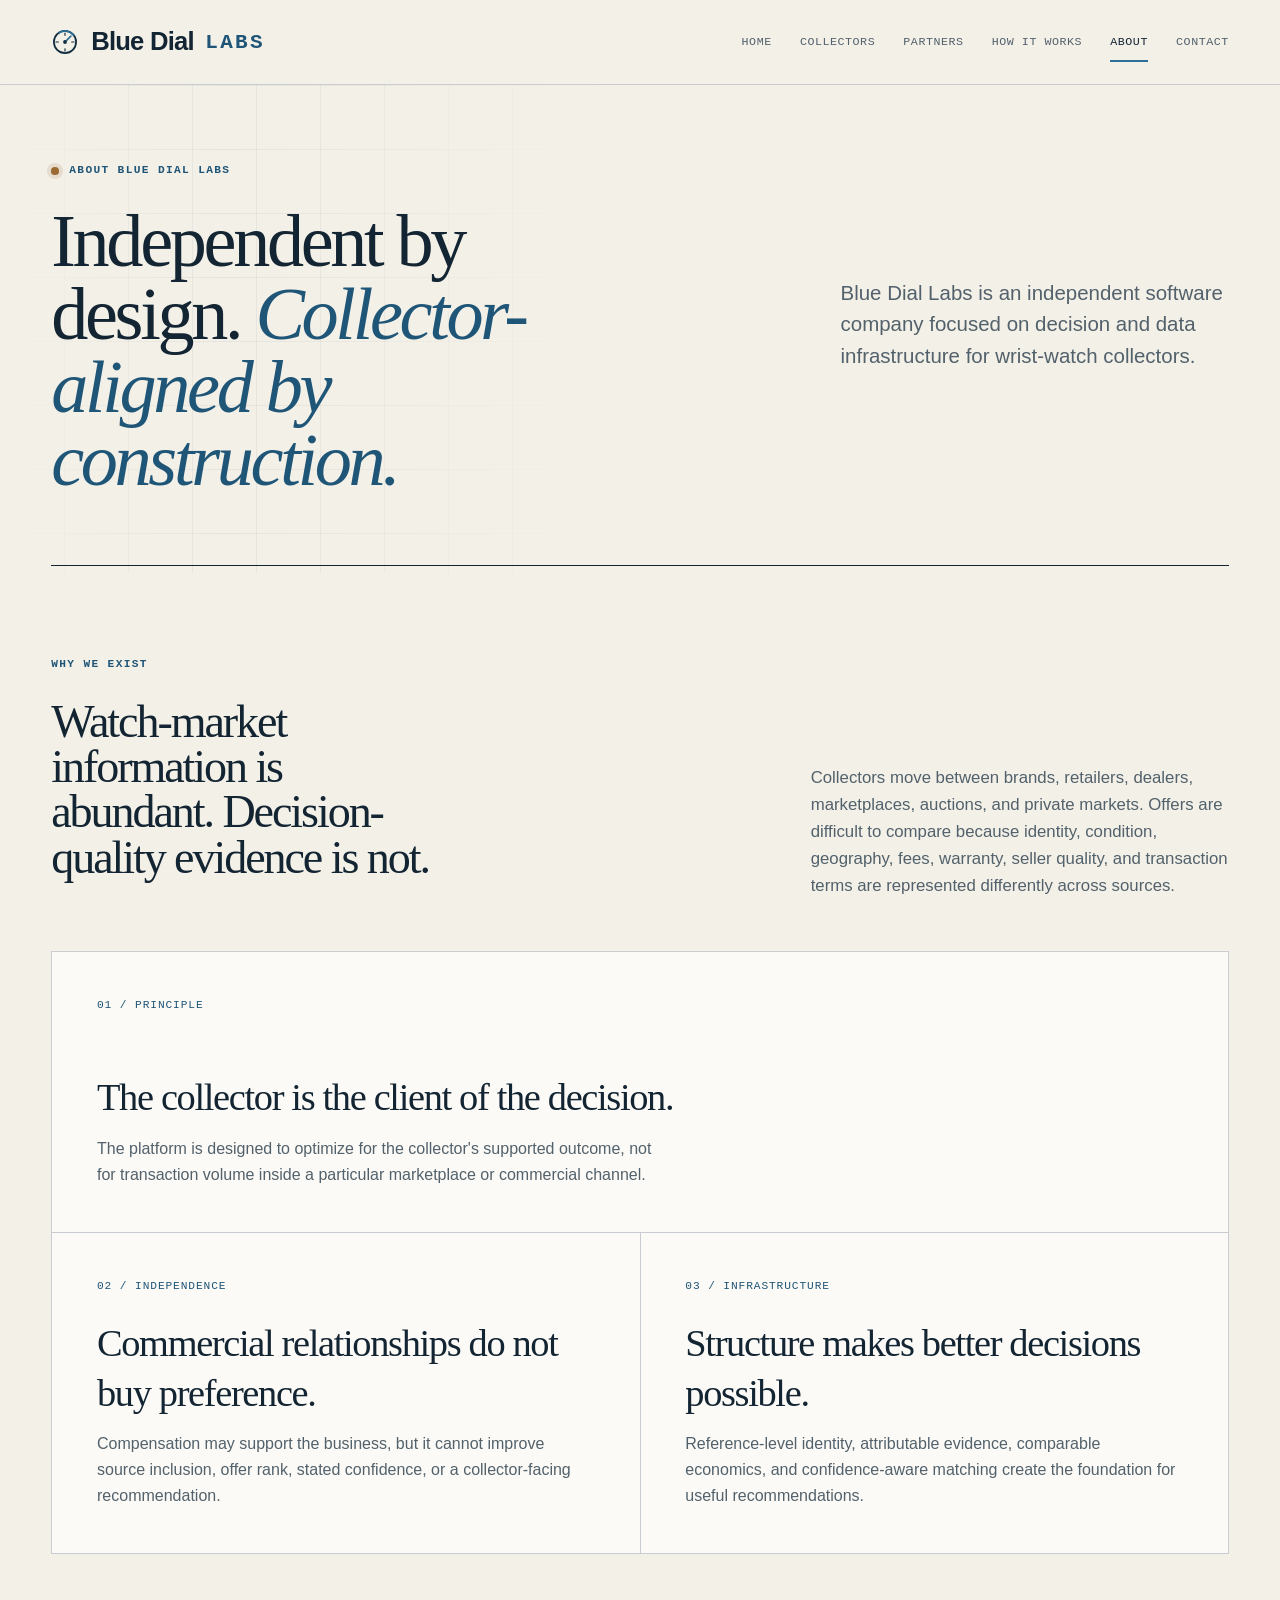
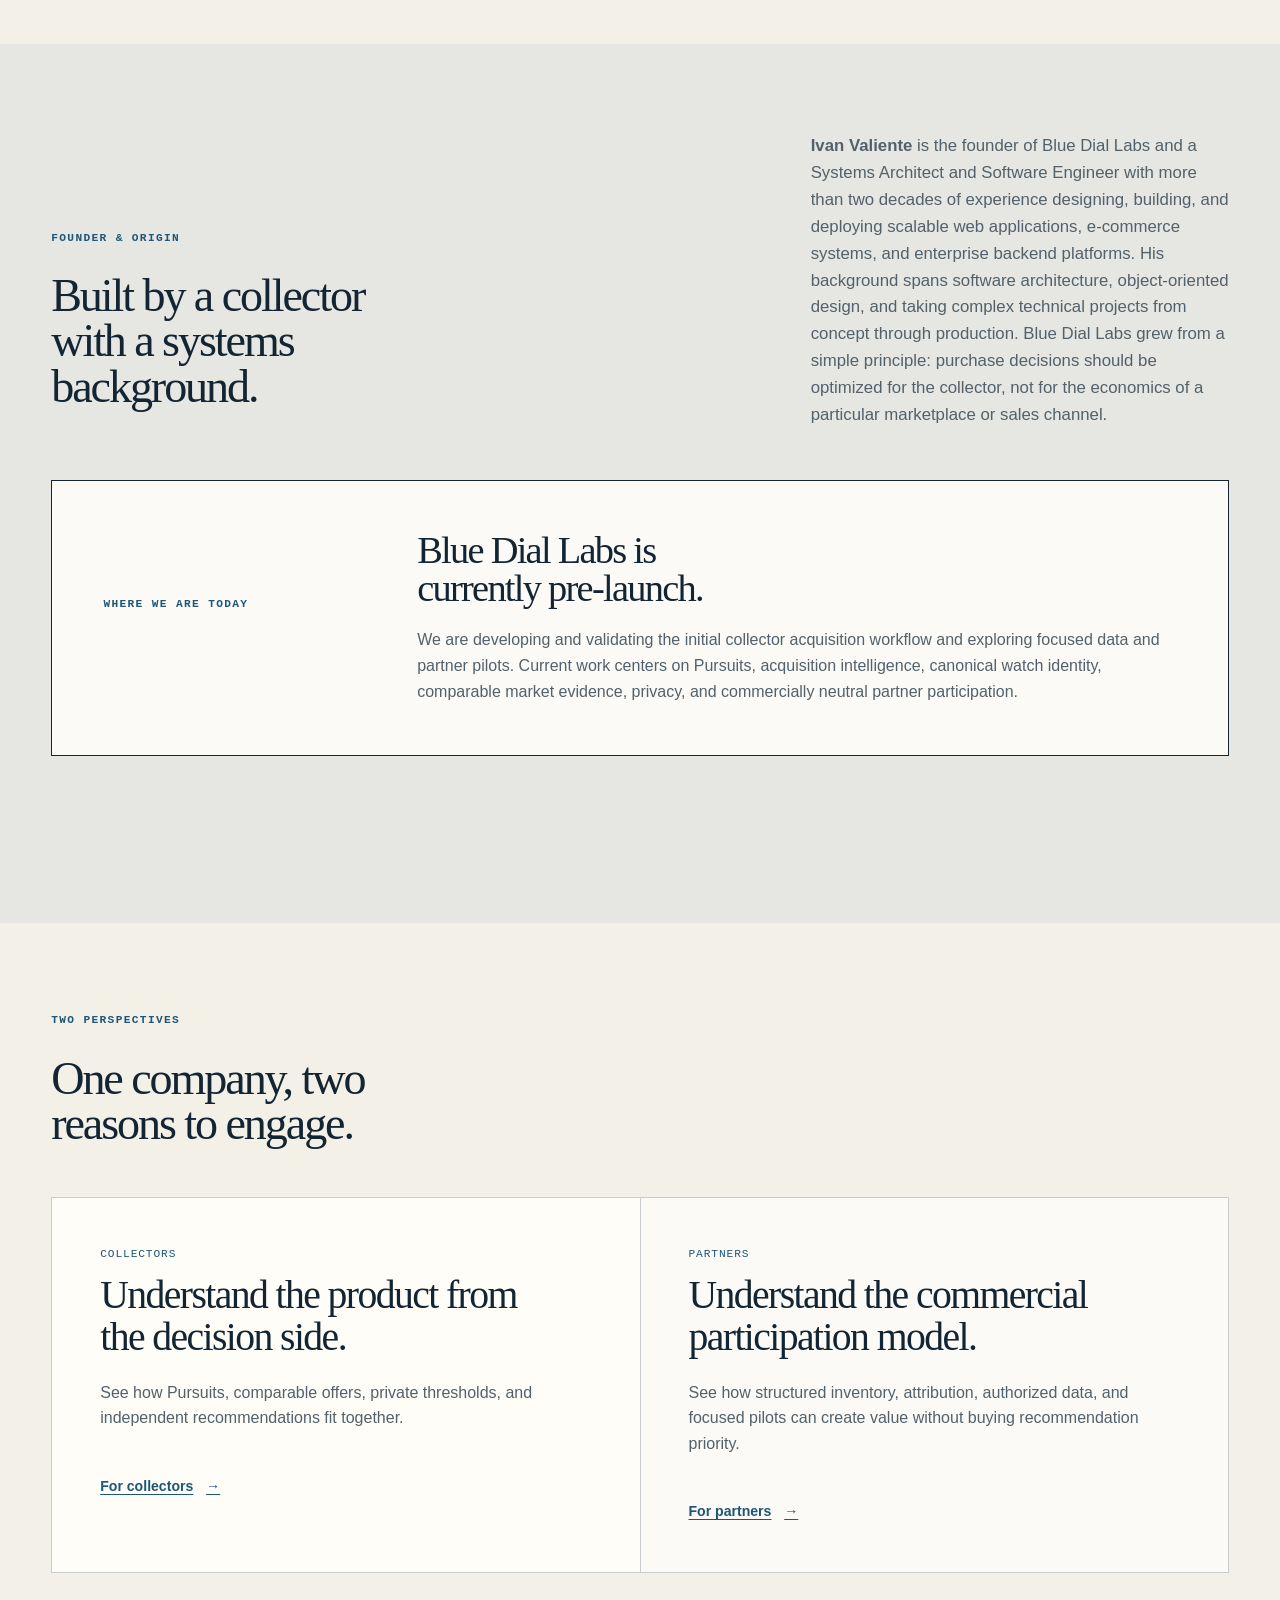
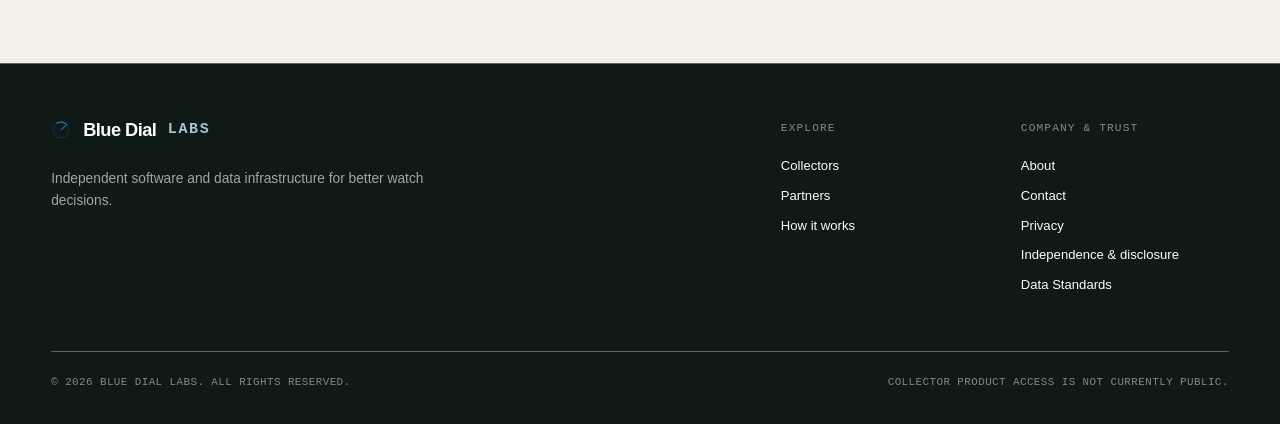
==== about/index.html @ 87d94d97 "Add founder identity to About page" ====
<!doctype html>
<html lang="en">
  <head>
    <meta charset="utf-8">
    <meta name="viewport" content="width=device-width, initial-scale=1">
    <title>About — Blue Dial Labs</title>
    <meta name="description" content="About Blue Dial Labs, an independent software company focused on collector-aligned watch-market decision and data infrastructure.">
    <link rel="canonical" href="https://www.bluediallabs.com/about/">
    <meta property="og:type" content="website">
    <meta property="og:site_name" content="Blue Dial Labs">
    <meta property="og:title" content="About — Blue Dial Labs">
    <meta property="og:description" content="Independent by design. Collector-aligned by construction.">
    <meta property="og:url" content="https://www.bluediallabs.com/about/">
    <meta name="twitter:card" content="summary">
    <meta name="theme-color" content="#f3f0e8">
    <link rel="stylesheet" href="../assets/styles.css">
    <link rel="stylesheet" href="../assets/site-polish.css">
    <script src="../assets/site.js" defer></script>
  </head>
  <body>
    <a class="skip-link" href="#main-content">Skip to content</a>
    <header class="site-header"><div class="nav-shell"><a class="wordmark" href="../" aria-label="Blue Dial Labs home"><span>Blue Dial</span><span class="wordmark-labs">Labs</span></a><button class="menu-toggle" type="button" aria-expanded="false" aria-controls="primary-navigation" aria-label="Open navigation"><span class="menu-toggle-lines" aria-hidden="true"></span></button><nav class="primary-nav" id="primary-navigation" aria-label="Primary navigation"><a href="../">Home</a><a href="../collectors/">Collectors</a><a href="../data-partners/">Partners</a><a href="../approach/">How it works</a><a href="../about/" aria-current="page">About</a><a href="../contact/">Contact</a></nav></div></header>

    <main id="main-content">
      <section class="page-hero section-shell"><div><p class="eyebrow"><span class="signal-dot" aria-hidden="true"></span> About Blue Dial Labs</p><h1>Independent by design. <em>Collector-aligned by construction.</em></h1></div><p class="page-hero-intro">Blue Dial Labs is an independent software company focused on decision and data infrastructure for wrist-watch collectors.</p></section>

      <section class="section-shell content-section ruled-section">
        <div class="section-heading split-heading"><div><p class="eyebrow">Why we exist</p><h2>Watch-market information is abundant. Decision-quality evidence is not.</h2></div><p>Collectors move between brands, retailers, dealers, marketplaces, auctions, and private markets. Offers are difficult to compare because identity, condition, geography, fees, warranty, seller quality, and transaction terms are represented differently across sources.</p></div>
        <div class="feature-grid">
          <article class="feature-card feature-card-wide"><p class="card-index">01 / Principle</p><h3>The collector is the client of the decision.</h3><p>The platform is designed to optimize for the collector's supported outcome, not for transaction volume inside a particular marketplace or commercial channel.</p></article>
          <article class="feature-card"><p class="card-index">02 / Independence</p><h3>Commercial relationships do not buy preference.</h3><p>Compensation may support the business, but it cannot improve source inclusion, offer rank, stated confidence, or a collector-facing recommendation.</p></article>
          <article class="feature-card"><p class="card-index">03 / Infrastructure</p><h3>Structure makes better decisions possible.</h3><p>Reference-level identity, attributable evidence, comparable economics, and confidence-aware matching create the foundation for useful recommendations.</p></article>
        </div>
      </section>

      <section class="soft-section"><div class="section-shell content-section"><div class="section-heading split-heading"><div><p class="eyebrow">Founder &amp; origin</p><h2>Built by a collector with a systems background.</h2></div><p><strong>Ivan Valiente</strong> is the founder of Blue Dial Labs and a Systems Architect and Software Engineer with more than two decades of experience designing, building, and deploying scalable web applications, e-commerce systems, and enterprise backend platforms. His background spans software architecture, object-oriented design, and taking complex technical projects from concept through production. Blue Dial Labs grew from a simple principle: purchase decisions should be optimized for the collector, not for the economics of a particular marketplace or sales channel.</p></div><div class="boundary-callout"><p class="eyebrow">Where we are today</p><div><h2>Blue Dial Labs is currently pre-launch.</h2><p>We are developing and validating the initial collector acquisition workflow and exploring focused data and partner pilots. Current work centers on Pursuits, acquisition intelligence, canonical watch identity, comparable market evidence, privacy, and commercially neutral partner participation.</p></div></div></div></section>

      <section class="section-shell content-section audience-section"><div class="section-heading"><p class="eyebrow">Two perspectives</p><h2>One company, two reasons to engage.</h2></div><div class="audience-grid"><article class="audience-card audience-card-collector"><p class="card-index">Collectors</p><h3>Understand the product from the decision side.</h3><p>See how Pursuits, comparable offers, private thresholds, and independent recommendations fit together.</p><a class="text-link" href="../collectors/">For collectors <span aria-hidden="true">→</span></a></article><article class="audience-card"><p class="card-index">Partners</p><h3>Understand the commercial participation model.</h3><p>See how structured inventory, attribution, authorized data, and focused pilots can create value without buying recommendation priority.</p><a class="text-link" href="../data-partners/">For partners <span aria-hidden="true">→</span></a></article></div></section>
    </main>

    <footer class="site-footer"><div class="section-shell footer-main"><div><a class="wordmark footer-wordmark" href="../" aria-label="Blue Dial Labs home"><span>Blue Dial</span><span class="wordmark-labs">Labs</span></a><p>Independent software and data infrastructure for better watch decisions.</p></div><div class="footer-nav-group"><p>Explore</p><a href="../collectors/">Collectors</a><a href="../data-partners/">Partners</a><a href="../approach/">How it works</a></div><div class="footer-nav-group"><p>Company &amp; trust</p><a href="../about/">About</a><a href="../contact/">Contact</a><a href="../privacy/">Privacy</a><a href="../commercial-disclosure/">Independence &amp; disclosure</a><a href="../data-standards/">Data Standards</a></div></div><div class="section-shell footer-bottom"><p>© 2026 Blue Dial Labs. All rights reserved.</p><p>Collector product access is not currently public.</p></div></footer>
  </body>
</html>
---- assets/styles.css ----
:root {
  --paper: #f3f0e8;
  --paper-deep: #e9e5da;
  --paper-light: #faf8f2;
  --ink: #18211e;
  --ink-soft: #4f5a55;
  --line: #cfc9bc;
  --line-dark: #3e4944;
  --signal: #c84f35;
  --signal-dark: #9f3722;
  --forest: #152721;
  --forest-mid: #203a31;
  --white: #fffdf7;
  --max-width: 1240px;
  --gutter: clamp(1.25rem, 4vw, 3.5rem);
  --display: "Iowan Old Style", "Palatino Linotype", Palatino, Georgia, serif;
  --sans: Inter, ui-sans-serif, -apple-system, BlinkMacSystemFont, "Segoe UI", sans-serif;
  --mono: "SFMono-Regular", Consolas, "Liberation Mono", monospace;
}

*,
*::before,
*::after {
  box-sizing: border-box;
}

html {
  scroll-behavior: smooth;
}

body {
  margin: 0;
  background: var(--paper);
  color: var(--ink);
  font-family: var(--sans);
  font-size: 1rem;
  line-height: 1.6;
  text-rendering: optimizeLegibility;
}

a {
  color: inherit;
  text-decoration-thickness: 1px;
  text-underline-offset: 0.2em;
}

a:hover {
  text-decoration-color: var(--signal);
}

a:focus-visible,
button:focus-visible {
  outline: 3px solid var(--signal);
  outline-offset: 4px;
}

p,
h1,
h2,
h3,
blockquote {
  margin-top: 0;
}

p:last-child {
  margin-bottom: 0;
}

.skip-link {
  position: fixed;
  z-index: 100;
  top: 0.75rem;
  left: 0.75rem;
  padding: 0.65rem 0.9rem;
  background: var(--ink);
  color: var(--white);
  transform: translateY(-200%);
}

.skip-link:focus {
  transform: translateY(0);
}

.section-shell,
.nav-shell {
  width: min(100% - (2 * var(--gutter)), var(--max-width));
  margin-inline: auto;
}

.site-header {
  position: relative;
  z-index: 20;
  border-bottom: 1px solid var(--line);
  background: rgb(243 240 232 / 94%);
  backdrop-filter: blur(12px);
}

.nav-shell {
  min-height: 5.25rem;
  display: grid;
  grid-template-columns: auto 1fr auto;
  align-items: center;
  gap: clamp(1.25rem, 4vw, 3.75rem);
}

.wordmark {
  display: inline-flex;
  align-items: baseline;
  gap: 0.42rem;
  color: var(--ink);
  font-weight: 680;
  letter-spacing: -0.035em;
  line-height: 1;
  text-decoration: none;
  white-space: nowrap;
}

.wordmark-labs {
  color: var(--signal-dark);
  font-family: var(--mono);
  font-size: 0.68em;
  font-weight: 700;
  letter-spacing: 0.08em;
  text-transform: uppercase;
}

.primary-nav {
  display: flex;
  justify-content: flex-end;
  gap: clamp(1rem, 2.2vw, 2rem);
  font-family: var(--mono);
  font-size: 0.69rem;
  letter-spacing: 0.045em;
  text-transform: uppercase;
}

.primary-nav a {
  position: relative;
  color: var(--ink-soft);
  text-decoration: none;
  white-space: nowrap;
}

.primary-nav a:hover,
.primary-nav a[aria-current="page"] {
  color: var(--ink);
}

.primary-nav a[aria-current="page"]::after {
  position: absolute;
  right: 0;
  bottom: -0.65rem;
  left: 0;
  height: 2px;
  background: var(--signal);
  content: "";
}

.header-contact {
  border-left: 1px solid var(--line);
  padding-left: 1.4rem;
  font-size: 0.82rem;
  font-weight: 700;
  text-decoration: none;
}

.hero {
  min-height: 45rem;
  display: grid;
  grid-template-columns: minmax(0, 1.12fr) minmax(22rem, 0.88fr);
  align-items: center;
  gap: clamp(3rem, 7vw, 7.5rem);
  padding-block: clamp(5rem, 9vw, 8.5rem);
}

.hero-home {
  position: relative;
}

.hero-home::before,
.page-hero::before {
  position: absolute;
  z-index: -1;
  inset: 0 50% auto auto;
  width: 50vw;
  height: 100%;
  background-image: linear-gradient(rgb(24 33 30 / 5%) 1px, transparent 1px), linear-gradient(90deg, rgb(24 33 30 / 5%) 1px, transparent 1px);
  background-size: 4rem 4rem;
  content: "";
  mask-image: linear-gradient(to right, transparent, black 35%, transparent 95%);
}

.eyebrow {
  display: flex;
  align-items: center;
  gap: 0.65rem;
  margin-bottom: 1.6rem;
  color: var(--signal-dark);
  font-family: var(--mono);
  font-size: 0.7rem;
  font-weight: 700;
  letter-spacing: 0.12em;
  text-transform: uppercase;
}

.eyebrow-light {
  color: #e1a08f;
}

.signal-dot {
  width: 0.48rem;
  height: 0.48rem;
  display: inline-block;
  border-radius: 50%;
  background: var(--signal);
  box-shadow: 0 0 0 4px rgb(200 79 53 / 13%);
}

h1,
h2 {
  font-family: var(--display);
  font-weight: 500;
  letter-spacing: -0.045em;
  line-height: 0.98;
}

h1 {
  max-width: 12ch;
  margin-bottom: 2rem;
  font-size: clamp(3.6rem, 7.2vw, 7rem);
}

h1 em,
h2 em {
  color: var(--signal-dark);
  font-weight: 400;
}

h2 {
  margin-bottom: 1.25rem;
  font-size: clamp(2.35rem, 4vw, 4.15rem);
}

h3 {
  margin-bottom: 0.85rem;
  font-size: 1.22rem;
  line-height: 1.28;
}

.hero-intro,
.page-hero-intro {
  max-width: 43rem;
  color: var(--ink-soft);
  font-size: clamp(1.08rem, 1.6vw, 1.28rem);
  line-height: 1.65;
}

.button-row {
  display: flex;
  flex-wrap: wrap;
  gap: 0.75rem;
  margin-top: 2.3rem;
}

.button {
  min-height: 3.25rem;
  display: inline-flex;
  align-items: center;
  justify-content: center;
  gap: 1rem;
  padding: 0.75rem 1.15rem;
  border: 1px solid var(--ink);
  font-size: 0.84rem;
  font-weight: 700;
  text-decoration: none;
}

.button-primary {
  background: var(--ink);
  color: var(--white);
}

.button-primary:hover {
  border-color: var(--signal-dark);
  background: var(--signal-dark);
}

.button-secondary:hover {
  background: var(--paper-deep);
}

.status-line {
  display: flex;
  gap: 0.75rem;
  margin-top: 3.25rem;
  color: var(--ink-soft);
  font-family: var(--mono);
  font-size: 0.66rem;
  letter-spacing: 0.08em;
  text-transform: uppercase;
}

.status-line span + span::before {
  margin-right: 0.75rem;
  color: var(--signal);
  content: "•";
}

.evidence-panel {
  position: relative;
  padding: clamp(1.5rem, 3vw, 2.5rem);
  border: 1px solid var(--ink);
  background: var(--paper-light);
  box-shadow: 1rem 1rem 0 var(--paper-deep);
}

.evidence-panel::before {
  position: absolute;
  top: -0.42rem;
  left: 2rem;
  width: 5rem;
  height: 0.42rem;
  background: var(--signal);
  content: "";
}

.panel-topline {
  display: flex;
  justify-content: space-between;
  padding-bottom: 1rem;
  border-bottom: 1px solid var(--line);
  color: var(--ink-soft);
  font-family: var(--mono);
  font-size: 0.65rem;
  letter-spacing: 0.1em;
  text-transform: uppercase;
}

.panel-index {
  color: var(--signal-dark);
}

.evidence-stage {
  display: grid;
  grid-template-columns: 2rem 1fr;
  gap: 1rem;
  padding-block: 1.5rem;
  border-bottom: 1px solid var(--line);
}

.stage-number,
.card-index {
  color: var(--signal-dark);
  font-family: var(--mono);
  font-size: 0.66rem;
  letter-spacing: 0.08em;
  text-transform: uppercase;
}

.evidence-stage h2 {
  margin-bottom: 0.45rem;
  font-family: var(--sans);
  font-size: 1rem;
  font-weight: 750;
  letter-spacing: 0;
  line-height: 1.2;
}

.evidence-stage p:last-child,
.panel-caption {
  color: var(--ink-soft);
  font-size: 0.83rem;
  line-height: 1.55;
}

.calibration-line {
  display: grid;
  grid-template-columns: repeat(9, 1fr);
  gap: 0;
  height: 1.5rem;
  margin-top: 1.5rem;
  border-top: 1px solid var(--ink);
}

.calibration-line span {
  height: 0.45rem;
  border-left: 1px solid var(--ink);
}

.calibration-line span:nth-child(3n + 1) {
  height: 0.75rem;
}

.calibration-line span:last-child {
  border-right: 1px solid var(--ink);
}

.panel-caption {
  margin-top: -0.5rem;
  font-family: var(--mono);
  text-transform: uppercase;
}

.principle-band,
.contact-band,
.dark-section,
.disclosure-principle {
  background: var(--forest);
  color: var(--white);
}

.principle-inner {
  display: grid;
  grid-template-columns: minmax(10rem, 0.3fr) minmax(0, 1fr);
  gap: 3rem;
  align-items: start;
  padding-block: clamp(3.5rem, 6vw, 5.5rem);
}

.principle-statement {
  max-width: 34ch;
  margin-bottom: 0;
  font-family: var(--display);
  font-size: clamp(2rem, 3.6vw, 3.4rem);
  letter-spacing: -0.035em;
  line-height: 1.12;
}

.content-section {
  padding-block: clamp(5rem, 9vw, 8rem);
}

.compact-section {
  padding-top: 1rem;
}

.section-heading {
  margin-bottom: clamp(2.5rem, 5vw, 4.5rem);
}

.section-heading h2 {
  max-width: 17ch;
}

.split-heading {
  display: grid;
  grid-template-columns: minmax(0, 1.1fr) minmax(18rem, 0.7fr);
  gap: clamp(3rem, 8vw, 8rem);
  align-items: end;
}

.split-heading > p {
  color: var(--ink-soft);
  font-size: 1.05rem;
}

.feature-grid {
  display: grid;
  grid-template-columns: 1fr 1fr;
  gap: 1px;
  border: 1px solid var(--line);
  background: var(--line);
}

.feature-card {
  min-height: 22rem;
  display: flex;
  flex-direction: column;
  padding: clamp(1.5rem, 3.5vw, 3rem);
  background: var(--paper-light);
}

.feature-card-wide {
  grid-column: span 2;
  min-height: 19rem;
}

.feature-card h3 {
  margin-top: auto;
  font-family: var(--display);
  font-size: clamp(1.8rem, 3vw, 2.85rem);
  font-weight: 500;
  letter-spacing: -0.035em;
}

.feature-card > p:not(.card-index) {
  max-width: 36rem;
  color: var(--ink-soft);
}

.reference-path {
  display: grid;
  grid-template-columns: repeat(5, 1fr);
  margin-top: 2rem;
  border-top: 1px solid var(--line);
  border-left: 1px solid var(--line);
}

.reference-path span,
.reference-path strong {
  position: relative;
  padding: 1rem 0.8rem;
  border-right: 1px solid var(--line);
  border-bottom: 1px solid var(--line);
  font-family: var(--mono);
  font-size: 0.66rem;
  letter-spacing: 0.06em;
  text-align: center;
  text-transform: uppercase;
}

.reference-path strong {
  background: var(--forest);
  color: var(--white);
}

.decision-section {
  display: grid;
  grid-template-columns: minmax(0, 0.8fr) minmax(25rem, 1.2fr);
  gap: clamp(3rem, 8vw, 8rem);
  padding-block: clamp(5rem, 9vw, 8rem);
  border-top: 1px solid var(--line);
}

.decision-copy h2 {
  max-width: 12ch;
}

.decision-copy > p:not(.eyebrow) {
  color: var(--ink-soft);
}

.text-link {
  display: inline-flex;
  gap: 0.8rem;
  margin-top: 1rem;
  color: var(--signal-dark);
  font-size: 0.88rem;
  font-weight: 750;
}

.outcome-list {
  border-top: 1px solid var(--ink);
}

.outcome-list div {
  display: grid;
  grid-template-columns: 3rem 1fr;
  gap: 1rem;
  align-items: center;
  padding: 1.35rem 0.5rem;
  border-bottom: 1px solid var(--line);
}

.outcome-list span {
  color: var(--signal-dark);
  font-family: var(--mono);
  font-size: 0.7rem;
}

.outcome-list p {
  margin: 0;
  font-family: var(--display);
  font-size: clamp(1.35rem, 2.3vw, 2rem);
  letter-spacing: -0.02em;
}

.principles-grid {
  display: grid;
  grid-template-columns: repeat(4, 1fr);
  gap: 2.5rem;
}

.principle-mark {
  width: 2.75rem;
  height: 0.65rem;
  display: block;
  margin-bottom: 2rem;
  border-top: 1px solid var(--signal);
  border-right: 1px solid var(--signal);
}

.principles-grid p {
  color: var(--ink-soft);
  font-size: 0.9rem;
}

.contact-inner {
  display: grid;
  grid-template-columns: minmax(0, 1fr) minmax(20rem, 0.75fr);
  gap: clamp(3rem, 8vw, 8rem);
  align-items: end;
  padding-block: clamp(4rem, 7vw, 6.5rem);
}

.contact-inner h2 {
  max-width: 14ch;
  margin: 0;
}

.contact-copy > p {
  color: #c9d1cd;
}

.contact-links {
  display: flex;
  flex-direction: column;
  align-items: flex-start;
  gap: 0.5rem;
  margin-top: 1.75rem;
}

.contact-links a {
  color: var(--white);
  font-weight: 700;
}

.site-footer {
  border-top: 1px solid var(--line-dark);
  background: #0f1916;
  color: var(--white);
}

.footer-main {
  display: grid;
  grid-template-columns: minmax(0, 1fr) 12rem 13rem;
  gap: 3rem;
  padding-block: 4rem;
}

.footer-wordmark {
  color: var(--white);
}

.footer-main > div:first-child p {
  max-width: 25rem;
  margin-top: 1.25rem;
  color: #9da8a3;
  font-size: 0.86rem;
}

.footer-nav-group {
  display: flex;
  flex-direction: column;
  align-items: flex-start;
  gap: 0.55rem;
  font-size: 0.82rem;
}

.footer-nav-group p {
  margin-bottom: 0.55rem;
  color: #818e88;
  font-family: var(--mono);
  font-size: 0.65rem;
  letter-spacing: 0.1em;
  text-transform: uppercase;
}

.footer-nav-group a {
  text-decoration: none;
}

.footer-bottom {
  display: flex;
  justify-content: space-between;
  gap: 2rem;
  padding-block: 1.35rem;
  border-top: 1px solid var(--line-dark);
  color: #7f8c86;
  font-family: var(--mono);
  font-size: 0.62rem;
  letter-spacing: 0.04em;
  text-transform: uppercase;
}

/* Interior pages */
.page-hero {
  position: relative;
  min-height: 34rem;
  display: grid;
  grid-template-columns: minmax(0, 1.15fr) minmax(20rem, 0.65fr);
  gap: clamp(3rem, 8vw, 8rem);
  align-items: end;
  padding-block: clamp(5rem, 9vw, 8rem);
}

.page-hero h1 {
  max-width: 13ch;
  margin: 0;
  font-size: clamp(3.5rem, 6.5vw, 6rem);
}

.page-hero-intro {
  padding-bottom: 0.6rem;
}

.ruled-section {
  border-top: 1px solid var(--ink);
}

.identity-stack {
  display: grid;
  grid-template-columns: repeat(5, 1fr);
  margin: 0;
  padding: 0;
  border-top: 1px solid var(--line);
  border-left: 1px solid var(--line);
  list-style: none;
}

.identity-stack li {
  min-height: 14rem;
  display: flex;
  flex-direction: column;
  padding: 1.4rem;
  border-right: 1px solid var(--line);
  border-bottom: 1px solid var(--line);
  background: var(--paper-light);
}

.identity-stack li > span {
  color: var(--signal-dark);
  font-family: var(--mono);
  font-size: 0.68rem;
}

.identity-stack li > div {
  margin-top: auto;
}

.identity-stack strong {
  display: block;
  margin-bottom: 0.5rem;
  font-family: var(--display);
  font-size: 1.35rem;
  font-weight: 500;
  line-height: 1.15;
}

.identity-stack p {
  color: var(--ink-soft);
  font-size: 0.78rem;
  line-height: 1.5;
}

.identity-stack .identity-focus {
  background: var(--forest);
  color: var(--white);
}

.identity-stack .identity-focus p {
  color: #bfcac5;
}

.dark-section .split-heading > p,
.dark-section .process-grid p,
.dark-section .quiet-list,
.dark-section .partner-points p {
  color: #bbc6c1;
}

.process-grid {
  display: grid;
  grid-template-columns: repeat(3, 1fr);
  border-top: 1px solid var(--line-dark);
  border-left: 1px solid var(--line-dark);
}

.process-grid article {
  padding: clamp(1.5rem, 3vw, 2.5rem);
  border-right: 1px solid var(--line-dark);
  border-bottom: 1px solid var(--line-dark);
}

.process-grid h3 {
  margin-top: 3.5rem;
  font-family: var(--display);
  font-size: 1.8rem;
  font-weight: 500;
}

.quiet-list {
  margin: 2rem 0 0;
  padding: 1.2rem 0 0;
  border-top: 1px solid var(--line-dark);
  list-style: none;
  font-family: var(--mono);
  font-size: 0.66rem;
  line-height: 2;
  text-transform: uppercase;
}

.numbered-principles {
  display: grid;
  grid-template-columns: 1fr 1fr;
  border-top: 1px solid var(--ink);
}

.numbered-principles article {
  display: grid;
  grid-template-columns: 3rem 1fr;
  gap: 1rem;
  padding: 2rem 1.5rem 2rem 0;
  border-bottom: 1px solid var(--line);
}

.numbered-principles article:nth-child(odd) {
  border-right: 1px solid var(--line);
}

.numbered-principles article:nth-child(even) {
  padding-left: 1.5rem;
}

.numbered-principles span,
.partner-points span,
.relationship-grid span {
  color: var(--signal-dark);
  font-family: var(--mono);
  font-size: 0.68rem;
}

.numbered-principles p,
.partner-points p,
.relationship-grid p {
  color: var(--ink-soft);
  font-size: 0.88rem;
}

.boundary-callout {
  display: grid;
  grid-template-columns: 0.35fr 1fr;
  gap: 3rem;
  margin-bottom: clamp(5rem, 9vw, 8rem);
  padding: clamp(2rem, 5vw, 4rem);
  border: 1px solid var(--ink);
  background: var(--paper-light);
}

.boundary-callout h2 {
  max-width: 18ch;
  font-size: clamp(2rem, 3.5vw, 3.4rem);
}

.boundary-callout > div > p {
  max-width: 47rem;
  color: var(--ink-soft);
}

/* Data and partners */
.pathway-list {
  margin: 0;
  padding: 0;
  border-top: 1px solid var(--ink);
  list-style: none;
}

.pathway-list li {
  min-height: 7.5rem;
  display: grid;
  grid-template-columns: 4rem minmax(0, 1fr) auto;
  gap: 1.5rem;
  align-items: center;
  padding: 1.5rem 0;
  border-bottom: 1px solid var(--line);
}

.pathway-list li > span,
.pathway-label {
  color: var(--signal-dark);
  font-family: var(--mono);
  font-size: 0.68rem;
  letter-spacing: 0.08em;
  text-transform: uppercase;
}

.pathway-list h3,
.pathway-list p {
  margin-bottom: 0.2rem;
}

.pathway-list div > p {
  color: var(--ink-soft);
  font-size: 0.88rem;
}

.pathway-label {
  padding: 0.35rem 0.6rem;
  border: 1px solid var(--signal);
}

.soft-section {
  background: var(--paper-deep);
}

.definition-grid {
  display: grid;
  grid-template-columns: repeat(3, 1fr);
  border-top: 1px solid var(--ink);
  border-left: 1px solid var(--line);
}

.definition-grid article {
  min-height: 18rem;
  padding: clamp(1.5rem, 3vw, 2.5rem);
  border-right: 1px solid var(--line);
  border-bottom: 1px solid var(--line);
  background: var(--paper-light);
}

.definition-grid h3 {
  margin-top: 4rem;
  font-family: var(--display);
  font-size: 2rem;
  font-weight: 500;
}

.definition-grid p:last-child {
  color: var(--ink-soft);
  font-size: 0.88rem;
}

.example-line {
  display: grid;
  grid-template-columns: 9rem 1fr;
  gap: 1.5rem;
  padding: 1.5rem;
  border: 1px solid var(--line);
  border-top: 0;
  background: var(--paper-light);
}

.example-line > span {
  color: var(--signal-dark);
  font-family: var(--mono);
  font-size: 0.68rem;
  text-transform: uppercase;
}

.field-matrix {
  display: grid;
  grid-template-columns: repeat(5, 1fr);
  border-top: 1px solid var(--ink);
}

.field-matrix article {
  padding: 1.6rem 1.3rem;
  border-right: 1px solid var(--line);
}

.field-matrix article:last-child {
  border-right: 0;
}

.field-matrix p {
  color: var(--signal-dark);
  font-family: var(--mono);
  font-size: 0.68rem;
  font-weight: 700;
  letter-spacing: 0.08em;
  text-transform: uppercase;
}

.field-matrix ul {
  margin: 1.4rem 0 0;
  padding: 0;
  color: var(--ink-soft);
  font-size: 0.84rem;
  list-style: none;
}

.field-matrix li {
  padding: 0.4rem 0;
  border-bottom: 1px solid var(--line);
}

.partner-principles {
  display: grid;
  grid-template-columns: minmax(0, 0.65fr) minmax(25rem, 1fr);
  gap: clamp(3rem, 8vw, 8rem);
}

.partner-principles h2 {
  max-width: 11ch;
}

.partner-points {
  border-top: 1px solid var(--line-dark);
}

.partner-points article {
  display: grid;
  grid-template-columns: 3rem 1fr;
  gap: 1rem;
  padding-block: 1.6rem;
  border-bottom: 1px solid var(--line-dark);
}

.partner-points h3 {
  margin-bottom: 0.35rem;
}

.partnership-cta {
  display: grid;
  grid-template-columns: minmax(0, 0.8fr) minmax(24rem, 1fr);
  gap: clamp(3rem, 8vw, 8rem);
  padding-block: clamp(5rem, 9vw, 8rem);
}

.partnership-cta h2 {
  max-width: 13ch;
}

.partnership-cta > div:first-child > p:last-child {
  color: var(--ink-soft);
}

.cta-addresses {
  align-self: end;
  border-top: 1px solid var(--ink);
}

.cta-addresses a {
  display: grid;
  grid-template-columns: 1fr auto;
  gap: 0.25rem 2rem;
  padding: 1.3rem 0;
  border-bottom: 1px solid var(--line);
  text-decoration: none;
}

.cta-addresses a > span:first-child {
  grid-column: 1;
  color: var(--ink-soft);
  font-family: var(--mono);
  font-size: 0.65rem;
  text-transform: uppercase;
}

.cta-addresses strong {
  grid-column: 1;
  font-size: clamp(0.86rem, 1.6vw, 1.08rem);
}

.cta-addresses a > span:last-child {
  grid-column: 2;
  grid-row: 1 / span 2;
  align-self: center;
  color: var(--signal-dark);
}

/* Privacy */
.legal-hero {
  min-height: 29rem;
}

.updated-date {
  margin-top: 1.5rem;
  color: var(--signal-dark);
  font-family: var(--mono);
  font-size: 0.66rem;
  letter-spacing: 0.08em;
  text-transform: uppercase;
}

.legal-layout {
  display: grid;
  grid-template-columns: minmax(14rem, 0.32fr) minmax(0, 1fr);
  gap: clamp(3rem, 8vw, 8rem);
  padding-block: clamp(4rem, 7vw, 6.5rem);
  border-top: 1px solid var(--ink);
}

.legal-summary {
  align-self: start;
  position: sticky;
  top: 2rem;
}

.legal-summary ul {
  margin: 0 0 1.5rem;
  padding: 0;
  border-top: 1px solid var(--line);
  list-style: none;
}

.legal-summary li {
  padding: 0.65rem 0;
  border-bottom: 1px solid var(--line);
  color: var(--ink-soft);
  font-size: 0.83rem;
}

.legal-copy {
  border-top: 1px solid var(--line);
}

.legal-copy > section {
  display: grid;
  grid-template-columns: 3rem 1fr;
  gap: 1.5rem;
  padding-block: 2.2rem;
  border-bottom: 1px solid var(--line);
}

.legal-number {
  color: var(--signal-dark);
  font-family: var(--mono);
  font-size: 0.68rem;
}

.legal-copy h2 {
  margin-bottom: 1rem;
  font-family: var(--sans);
  font-size: 1.35rem;
  font-weight: 720;
  letter-spacing: -0.02em;
  line-height: 1.3;
}

.legal-copy div > p {
  color: var(--ink-soft);
}

.collector-privacy-note {
  margin-top: 1rem;
  padding-inline: 1.5rem;
  border: 1px solid var(--ink);
  background: var(--paper-light);
}

.legal-review-note {
  padding-block: 1.5rem;
  border-top: 1px solid #df9a88;
  border-bottom: 1px solid #df9a88;
  background: #f5ddd6;
  color: #633227;
  font-size: 0.85rem;
}

/* Commercial disclosure */
.disclosure-principle .section-shell {
  padding-block: clamp(4rem, 7vw, 6.5rem);
}

.disclosure-principle blockquote {
  max-width: 34ch;
  margin-bottom: 0;
  font-family: var(--display);
  font-size: clamp(2.1rem, 4.4vw, 4rem);
  letter-spacing: -0.04em;
  line-height: 1.1;
}

.relationship-grid {
  display: grid;
  grid-template-columns: repeat(4, 1fr);
  border-top: 1px solid var(--ink);
  border-left: 1px solid var(--line);
}

.relationship-grid article {
  min-height: 19rem;
  display: flex;
  flex-direction: column;
  padding: 1.75rem;
  border-right: 1px solid var(--line);
  border-bottom: 1px solid var(--line);
}

.relationship-grid h3 {
  margin-top: auto;
}

.cannot-buy-grid {
  display: grid;
  grid-template-columns: repeat(3, 1fr);
  border-top: 1px solid var(--ink);
  border-left: 1px solid var(--line);
}

.cannot-buy-grid div {
  min-height: 8rem;
  display: grid;
  grid-template-columns: 2.5rem 1fr;
  gap: 1rem;
  align-items: center;
  padding: 1.5rem;
  border-right: 1px solid var(--line);
  border-bottom: 1px solid var(--line);
  background: var(--paper-light);
}

.cannot-buy-grid span {
  color: var(--signal-dark);
  font-family: var(--display);
  font-size: 2.5rem;
}

.cannot-buy-grid p {
  margin: 0;
  font-weight: 700;
  line-height: 1.3;
}

.center-note {
  max-width: 52rem;
  margin: 2.5rem auto 0;
  color: var(--ink-soft);
  font-size: 0.88rem;
  text-align: center;
}

.decision-track {
  display: grid;
  grid-template-columns: repeat(5, 1fr);
  border-top: 1px solid var(--ink);
  border-left: 1px solid var(--line);
}

.decision-track div {
  min-height: 11rem;
  display: flex;
  flex-direction: column;
  justify-content: space-between;
  padding: 1.3rem;
  border-right: 1px solid var(--line);
  border-bottom: 1px solid var(--line);
}

.decision-track span {
  font-family: var(--display);
  font-size: 1.45rem;
  line-height: 1.15;
}

.decision-track small {
  color: var(--ink-soft);
  font-size: 0.72rem;
  line-height: 1.45;
}

.disclosure-contact a {
  color: var(--signal-dark);
}

.not-found {
  min-height: calc(100vh - 5.3rem);
  display: flex;
  flex-direction: column;
  align-items: flex-start;
  justify-content: center;
}

.not-found h1 {
  max-width: 10ch;
}

.not-found > p:not(.eyebrow) {
  margin-bottom: 2rem;
  color: var(--ink-soft);
}

@media (max-width: 1080px) {
  .nav-shell {
    grid-template-columns: auto 1fr;
    row-gap: 0.9rem;
    padding-block: 1rem;
  }

  .primary-nav {
    grid-column: 1 / -1;
    grid-row: 2;
    justify-content: flex-start;
    overflow-x: auto;
    padding-bottom: 0.55rem;
  }

  .header-contact {
    justify-self: end;
  }

  .hero {
    grid-template-columns: 1fr 0.8fr;
    gap: 3rem;
  }

  .principles-grid,
  .relationship-grid {
    grid-template-columns: repeat(2, 1fr);
  }

  .field-matrix {
    grid-template-columns: repeat(3, 1fr);
  }

  .field-matrix article:nth-child(3) {
    border-right: 0;
  }

  .field-matrix article:nth-child(n + 4) {
    border-top: 1px solid var(--line);
  }

  .decision-track {
    grid-template-columns: repeat(3, 1fr);
  }
}

@media (max-width: 800px) {
  :root {
    --gutter: 1.2rem;
  }

  .hero,
  .page-hero,
  .split-heading,
  .decision-section,
  .contact-inner,
  .partner-principles,
  .partnership-cta,
  .legal-layout {
    grid-template-columns: 1fr;
  }

  .hero {
    min-height: auto;
  }

  .hero-home::before,
  .page-hero::before {
    inset: 0 0 auto auto;
    width: 100%;
  }

  h1,
  .page-hero h1 {
    font-size: clamp(3.25rem, 15vw, 5rem);
  }

  .evidence-panel {
    box-shadow: 0.65rem 0.65rem 0 var(--paper-deep);
  }

  .principle-inner {
    grid-template-columns: 1fr;
    gap: 1rem;
  }

  .feature-grid,
  .process-grid,
  .definition-grid {
    grid-template-columns: 1fr;
  }

  .feature-card-wide {
    grid-column: auto;
  }

  .reference-path {
    grid-template-columns: 1fr;
  }

  .feature-card {
    min-height: 18rem;
  }

  .decision-section {
    gap: 2.5rem;
  }

  .identity-stack {
    grid-template-columns: 1fr 1fr;
  }

  .identity-stack li {
    min-height: 11rem;
  }

  .identity-stack li:last-child {
    grid-column: span 2;
  }

  .legal-summary {
    position: static;
  }

  .footer-main {
    grid-template-columns: 1fr 1fr;
  }

  .footer-main > div:first-child {
    grid-column: span 2;
  }

  .footer-bottom {
    flex-direction: column;
    gap: 0.4rem;
  }
}

@media (max-width: 560px) {
  .site-header {
    backdrop-filter: none;
  }

  .header-contact {
    display: none;
  }

  .nav-shell {
    grid-template-columns: 1fr;
  }

  .status-line {
    flex-direction: column;
    gap: 0.15rem;
  }

  .status-line span + span::before {
    display: none;
  }

  .button-row,
  .button {
    width: 100%;
  }

  .principles-grid,
  .numbered-principles,
  .relationship-grid,
  .cannot-buy-grid,
  .field-matrix,
  .decision-track {
    grid-template-columns: 1fr;
  }

  .numbered-principles article,
  .numbered-principles article:nth-child(even) {
    padding-inline: 0;
    border-right: 0;
  }

  .field-matrix article,
  .field-matrix article:nth-child(3),
  .field-matrix article:nth-child(n + 4) {
    border-top: 1px solid var(--line);
    border-right: 0;
  }

  .pathway-list li {
    grid-template-columns: 2rem 1fr;
    gap: 1rem;
  }

  .pathway-label {
    display: none;
  }

  .identity-stack {
    grid-template-columns: 1fr;
  }

  .identity-stack li:last-child {
    grid-column: auto;
  }

  .example-line,
  .boundary-callout {
    grid-template-columns: 1fr;
  }

  .legal-copy > section {
    grid-template-columns: 2rem 1fr;
    gap: 0.75rem;
  }

  .collector-privacy-note {
    padding-inline: 0.8rem;
  }

  .cta-addresses strong {
    overflow-wrap: anywhere;
  }
}

@media (prefers-reduced-motion: reduce) {
  html {
    scroll-behavior: auto;
  }
}

@media (prefers-contrast: more) {
  :root {
    --line: #716d65;
    --ink-soft: #303733;
  }
}
---- assets/site-polish.css ----
/*
  Blue Dial Labs stylesheet entry point.

  The pre-brand-refactor polish layer is preserved verbatim as
  site-polish-base.css. Brand v1 is a final cascade layer so the existing
  layout and interaction system remain intact while identity tokens evolve.
  The commercial-compression layer then tightens first viewports and adds
  concrete product hierarchy without removing deeper diligence content.
*/
@import url("./site-polish-base.css");
@import url("./brand-v1.css");
@import url("./above-fold.css");
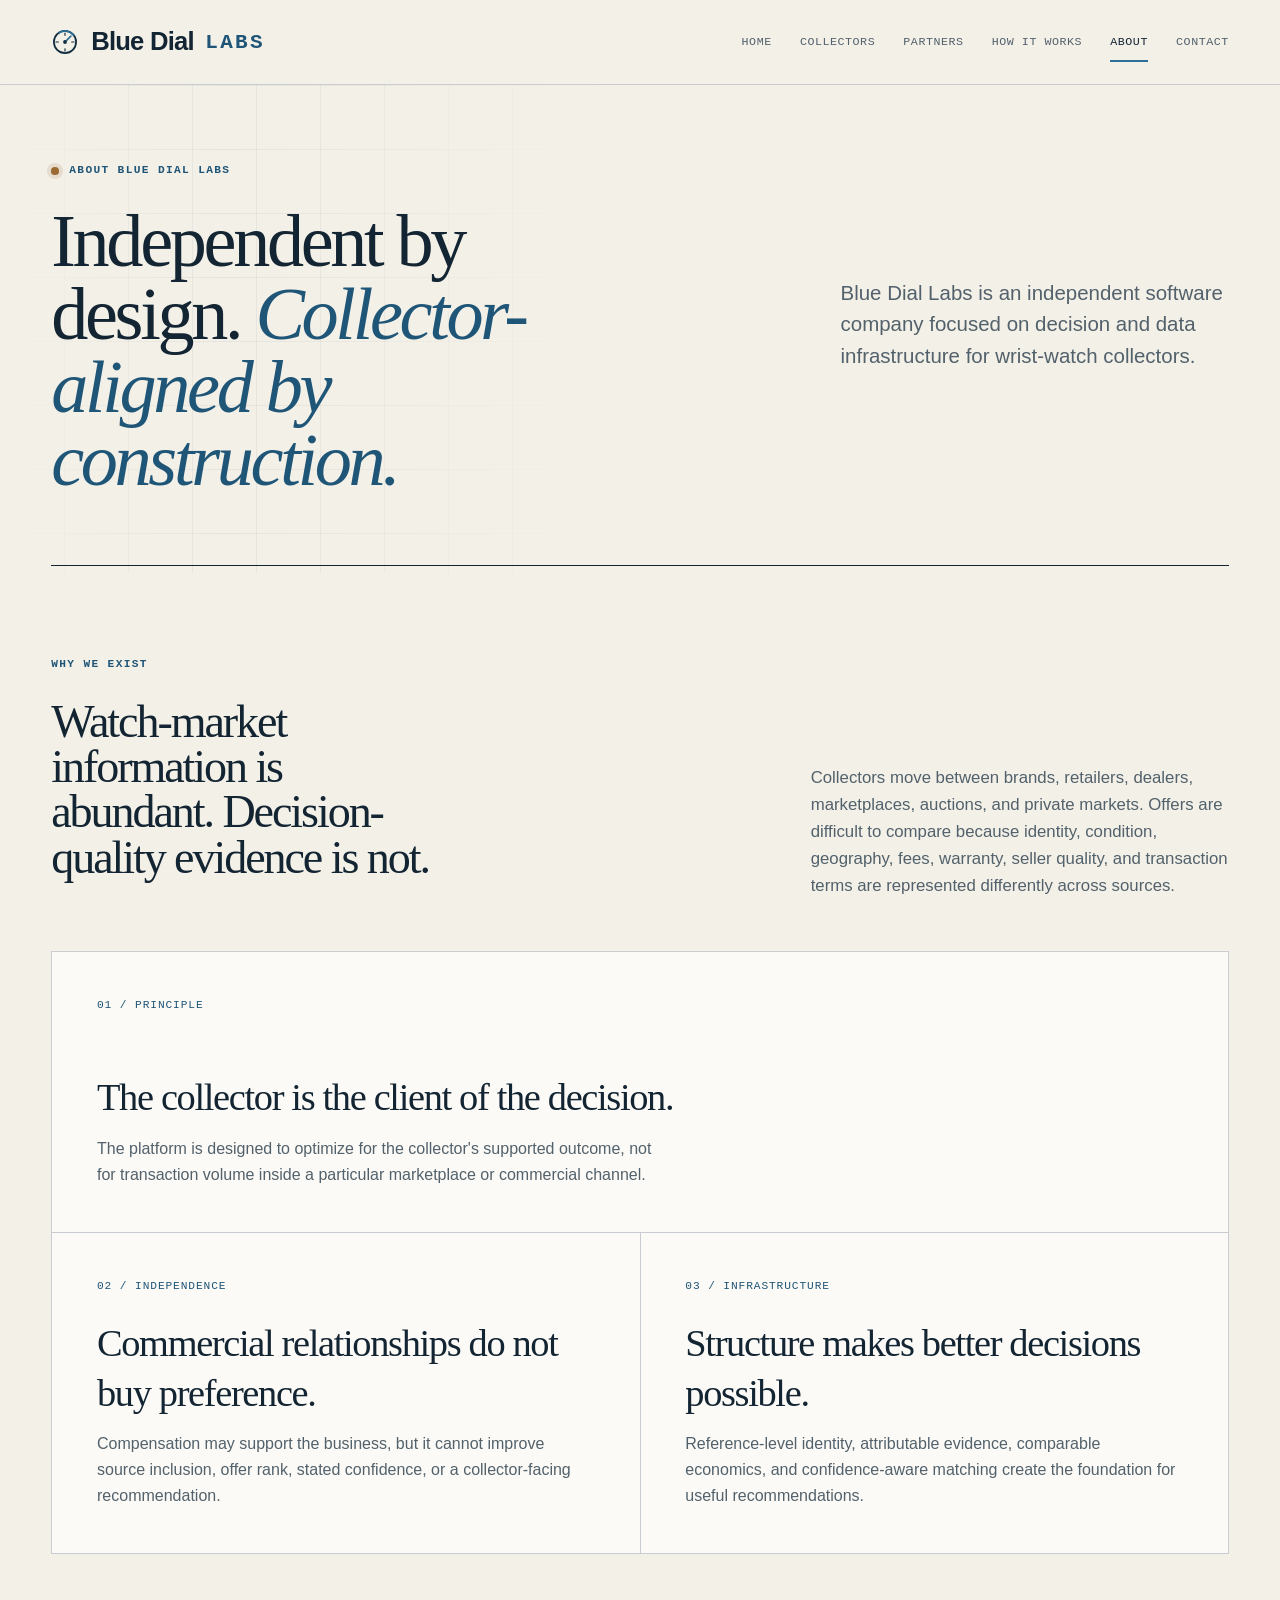
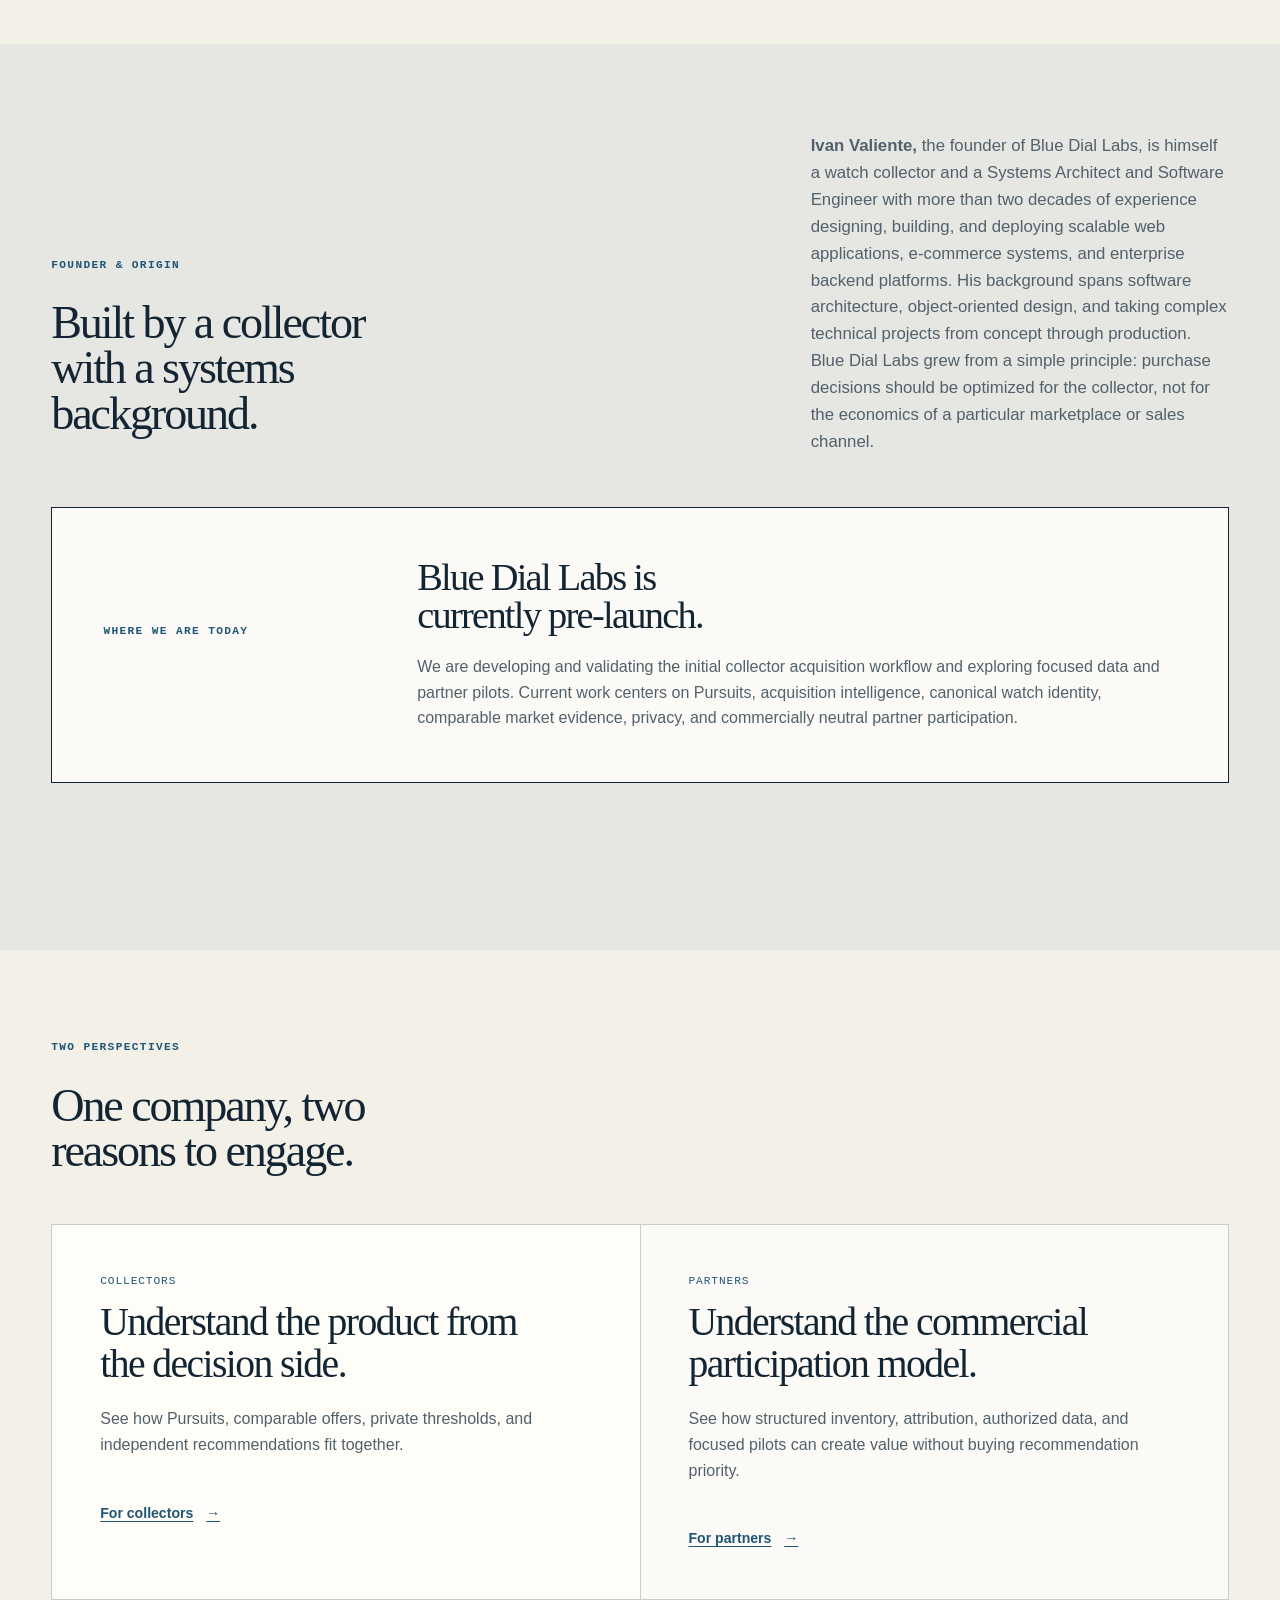
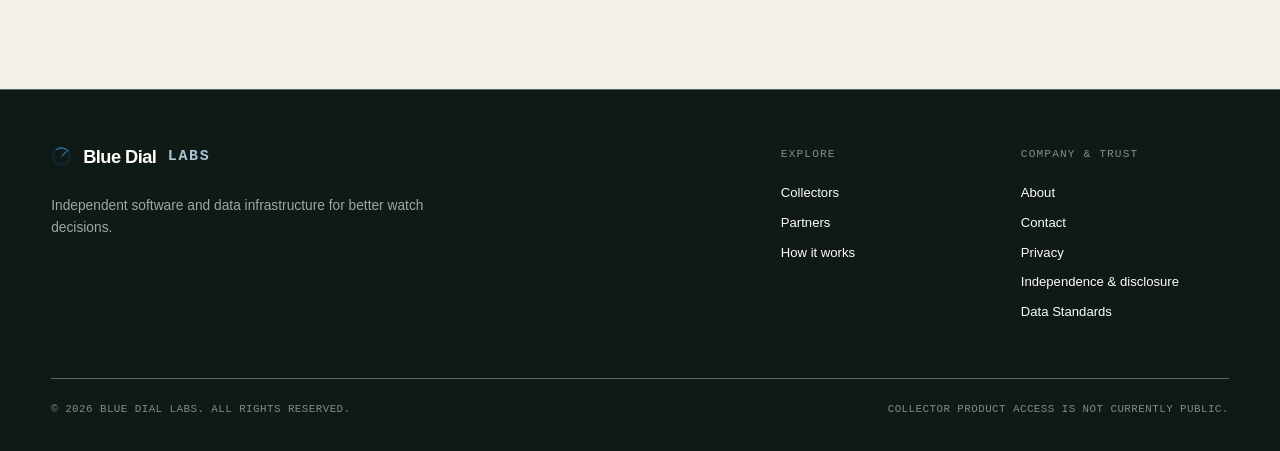
==== commit fa8b9de9: "Refine founder identity copy" ====
--- a/about/index.html
+++ b/about/index.html
@@ -33,7 +33,7 @@
         </div>
       </section>
 
-      <section class="soft-section"><div class="section-shell content-section"><div class="section-heading split-heading"><div><p class="eyebrow">Founder &amp; origin</p><h2>Built by a collector with a systems background.</h2></div><p><strong>Ivan Valiente</strong> is the founder of Blue Dial Labs and a Systems Architect and Software Engineer with more than two decades of experience designing, building, and deploying scalable web applications, e-commerce systems, and enterprise backend platforms. His background spans software architecture, object-oriented design, and taking complex technical projects from concept through production. Blue Dial Labs grew from a simple principle: purchase decisions should be optimized for the collector, not for the economics of a particular marketplace or sales channel.</p></div><div class="boundary-callout"><p class="eyebrow">Where we are today</p><div><h2>Blue Dial Labs is currently pre-launch.</h2><p>We are developing and validating the initial collector acquisition workflow and exploring focused data and partner pilots. Current work centers on Pursuits, acquisition intelligence, canonical watch identity, comparable market evidence, privacy, and commercially neutral partner participation.</p></div></div></div></section>
+      <section class="soft-section"><div class="section-shell content-section"><div class="section-heading split-heading"><div><p class="eyebrow">Founder &amp; origin</p><h2>Built by a collector with a systems background.</h2></div><p><strong>Ivan Valiente,</strong> the founder of Blue Dial Labs, is himself a watch collector and a Systems Architect and Software Engineer with more than two decades of experience designing, building, and deploying scalable web applications, e-commerce systems, and enterprise backend platforms. His background spans software architecture, object-oriented design, and taking complex technical projects from concept through production. Blue Dial Labs grew from a simple principle: purchase decisions should be optimized for the collector, not for the economics of a particular marketplace or sales channel.</p></div><div class="boundary-callout"><p class="eyebrow">Where we are today</p><div><h2>Blue Dial Labs is currently pre-launch.</h2><p>We are developing and validating the initial collector acquisition workflow and exploring focused data and partner pilots. Current work centers on Pursuits, acquisition intelligence, canonical watch identity, comparable market evidence, privacy, and commercially neutral partner participation.</p></div></div></div></section>
 
       <section class="section-shell content-section audience-section"><div class="section-heading"><p class="eyebrow">Two perspectives</p><h2>One company, two reasons to engage.</h2></div><div class="audience-grid"><article class="audience-card audience-card-collector"><p class="card-index">Collectors</p><h3>Understand the product from the decision side.</h3><p>See how Pursuits, comparable offers, private thresholds, and independent recommendations fit together.</p><a class="text-link" href="../collectors/">For collectors <span aria-hidden="true">→</span></a></article><article class="audience-card"><p class="card-index">Partners</p><h3>Understand the commercial participation model.</h3><p>See how structured inventory, attribution, authorized data, and focused pilots can create value without buying recommendation priority.</p><a class="text-link" href="../data-partners/">For partners <span aria-hidden="true">→</span></a></article></div></section>
     </main>
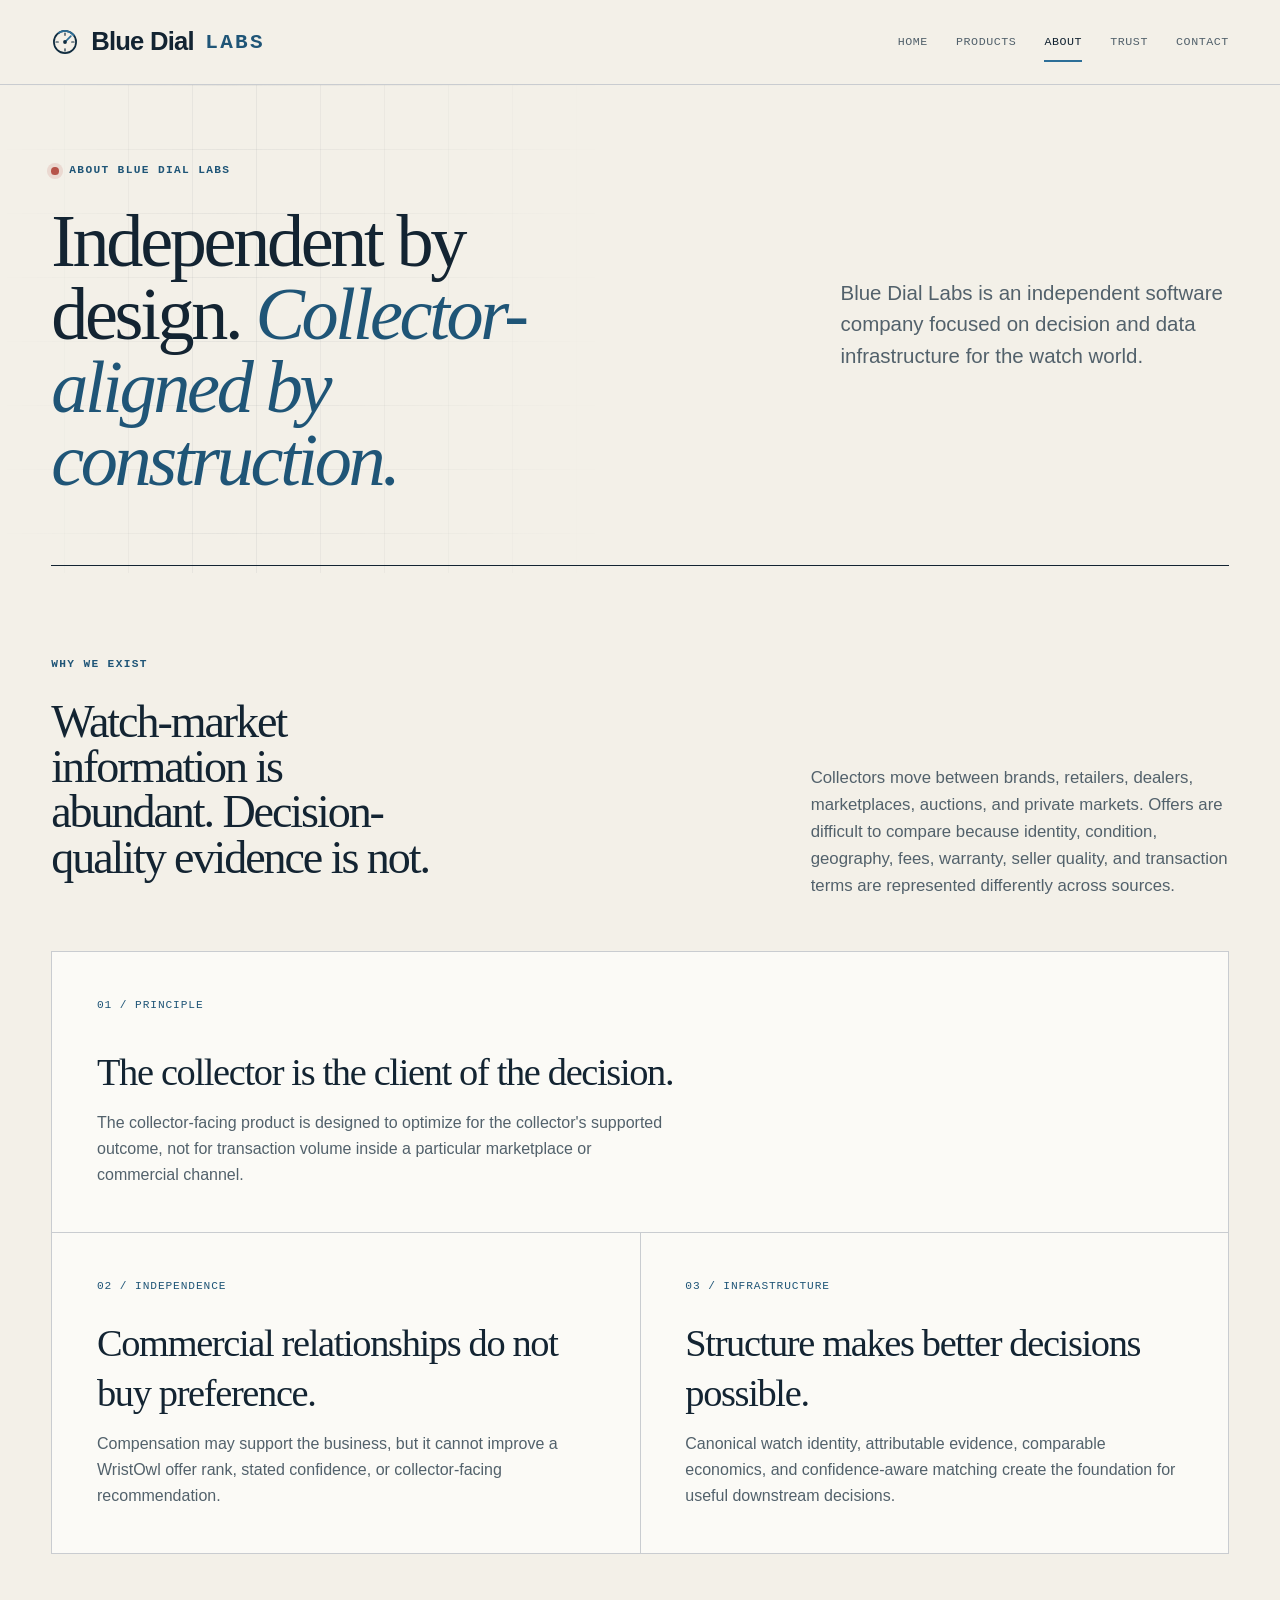
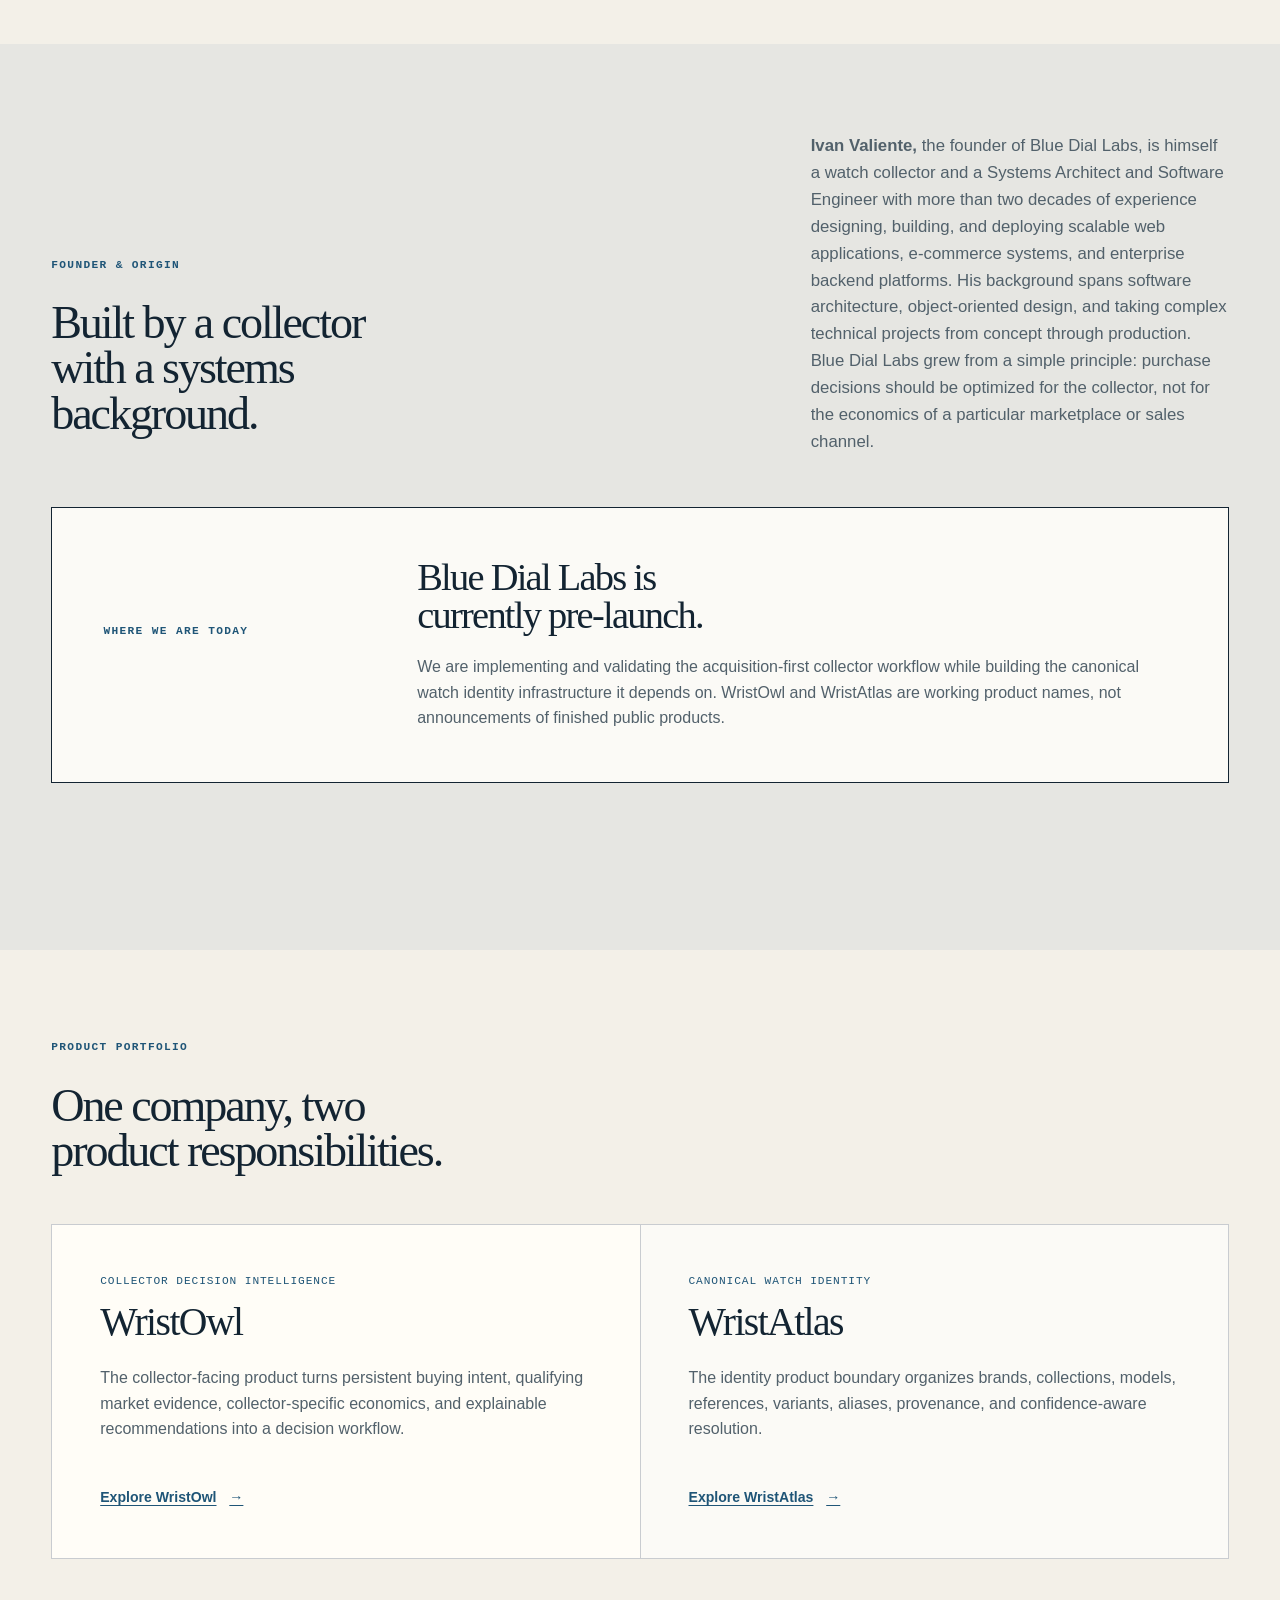
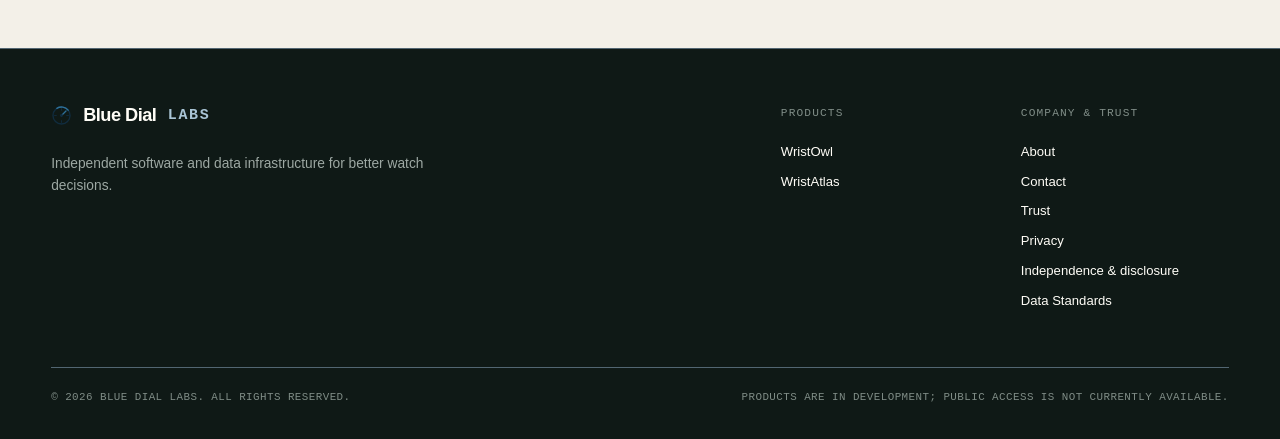
==== commit 0702be93: "Align About page with product portfolio" ====
--- a/about/index.html
+++ b/about/index.html
@@ -4,7 +4,7 @@
     <meta charset="utf-8">
     <meta name="viewport" content="width=device-width, initial-scale=1">
     <title>About — Blue Dial Labs</title>
-    <meta name="description" content="About Blue Dial Labs, an independent software company focused on collector-aligned watch-market decision and data infrastructure.">
+    <meta name="description" content="About Blue Dial Labs, an independent software company focused on collector-aligned watch decision and data infrastructure.">
     <link rel="canonical" href="https://www.bluediallabs.com/about/">
     <meta property="og:type" content="website">
     <meta property="og:site_name" content="Blue Dial Labs">
@@ -19,25 +19,25 @@
   </head>
   <body>
     <a class="skip-link" href="#main-content">Skip to content</a>
-    <header class="site-header"><div class="nav-shell"><a class="wordmark" href="../" aria-label="Blue Dial Labs home"><span>Blue Dial</span><span class="wordmark-labs">Labs</span></a><button class="menu-toggle" type="button" aria-expanded="false" aria-controls="primary-navigation" aria-label="Open navigation"><span class="menu-toggle-lines" aria-hidden="true"></span></button><nav class="primary-nav" id="primary-navigation" aria-label="Primary navigation"><a href="../">Home</a><a href="../collectors/">Collectors</a><a href="../data-partners/">Partners</a><a href="../approach/">How it works</a><a href="../about/" aria-current="page">About</a><a href="../contact/">Contact</a></nav></div></header>
+    <header class="site-header"><div class="nav-shell"><a class="wordmark" href="../" aria-label="Blue Dial Labs home"><span>Blue Dial</span><span class="wordmark-labs">Labs</span></a><button class="menu-toggle" type="button" aria-expanded="false" aria-controls="primary-navigation" aria-label="Open navigation"><span class="menu-toggle-lines" aria-hidden="true"></span></button><nav class="primary-nav" id="primary-navigation" aria-label="Primary navigation"><a href="../">Home</a><a href="../products/">Products</a><a href="../about/" aria-current="page">About</a><a href="../trust/">Trust</a><a href="../contact/">Contact</a></nav></div></header>
 
     <main id="main-content">
-      <section class="page-hero section-shell"><div><p class="eyebrow"><span class="signal-dot" aria-hidden="true"></span> About Blue Dial Labs</p><h1>Independent by design. <em>Collector-aligned by construction.</em></h1></div><p class="page-hero-intro">Blue Dial Labs is an independent software company focused on decision and data infrastructure for wrist-watch collectors.</p></section>
+      <section class="page-hero section-shell"><div><p class="eyebrow"><span class="signal-dot" aria-hidden="true"></span> About Blue Dial Labs</p><h1>Independent by design. <em>Collector-aligned by construction.</em></h1></div><p class="page-hero-intro">Blue Dial Labs is an independent software company focused on decision and data infrastructure for the watch world.</p></section>
 
       <section class="section-shell content-section ruled-section">
         <div class="section-heading split-heading"><div><p class="eyebrow">Why we exist</p><h2>Watch-market information is abundant. Decision-quality evidence is not.</h2></div><p>Collectors move between brands, retailers, dealers, marketplaces, auctions, and private markets. Offers are difficult to compare because identity, condition, geography, fees, warranty, seller quality, and transaction terms are represented differently across sources.</p></div>
         <div class="feature-grid">
-          <article class="feature-card feature-card-wide"><p class="card-index">01 / Principle</p><h3>The collector is the client of the decision.</h3><p>The platform is designed to optimize for the collector's supported outcome, not for transaction volume inside a particular marketplace or commercial channel.</p></article>
-          <article class="feature-card"><p class="card-index">02 / Independence</p><h3>Commercial relationships do not buy preference.</h3><p>Compensation may support the business, but it cannot improve source inclusion, offer rank, stated confidence, or a collector-facing recommendation.</p></article>
-          <article class="feature-card"><p class="card-index">03 / Infrastructure</p><h3>Structure makes better decisions possible.</h3><p>Reference-level identity, attributable evidence, comparable economics, and confidence-aware matching create the foundation for useful recommendations.</p></article>
+          <article class="feature-card feature-card-wide"><p class="card-index">01 / Principle</p><h3>The collector is the client of the decision.</h3><p>The collector-facing product is designed to optimize for the collector's supported outcome, not for transaction volume inside a particular marketplace or commercial channel.</p></article>
+          <article class="feature-card"><p class="card-index">02 / Independence</p><h3>Commercial relationships do not buy preference.</h3><p>Compensation may support the business, but it cannot improve a WristOwl offer rank, stated confidence, or collector-facing recommendation.</p></article>
+          <article class="feature-card"><p class="card-index">03 / Infrastructure</p><h3>Structure makes better decisions possible.</h3><p>Canonical watch identity, attributable evidence, comparable economics, and confidence-aware matching create the foundation for useful downstream decisions.</p></article>
         </div>
       </section>
 
-      <section class="soft-section"><div class="section-shell content-section"><div class="section-heading split-heading"><div><p class="eyebrow">Founder &amp; origin</p><h2>Built by a collector with a systems background.</h2></div><p><strong>Ivan Valiente,</strong> the founder of Blue Dial Labs, is himself a watch collector and a Systems Architect and Software Engineer with more than two decades of experience designing, building, and deploying scalable web applications, e-commerce systems, and enterprise backend platforms. His background spans software architecture, object-oriented design, and taking complex technical projects from concept through production. Blue Dial Labs grew from a simple principle: purchase decisions should be optimized for the collector, not for the economics of a particular marketplace or sales channel.</p></div><div class="boundary-callout"><p class="eyebrow">Where we are today</p><div><h2>Blue Dial Labs is currently pre-launch.</h2><p>We are developing and validating the initial collector acquisition workflow and exploring focused data and partner pilots. Current work centers on Pursuits, acquisition intelligence, canonical watch identity, comparable market evidence, privacy, and commercially neutral partner participation.</p></div></div></div></section>
+      <section class="soft-section"><div class="section-shell content-section"><div class="section-heading split-heading"><div><p class="eyebrow">Founder &amp; origin</p><h2>Built by a collector with a systems background.</h2></div><p><strong>Ivan Valiente,</strong> the founder of Blue Dial Labs, is himself a watch collector and a Systems Architect and Software Engineer with more than two decades of experience designing, building, and deploying scalable web applications, e-commerce systems, and enterprise backend platforms. His background spans software architecture, object-oriented design, and taking complex technical projects from concept through production. Blue Dial Labs grew from a simple principle: purchase decisions should be optimized for the collector, not for the economics of a particular marketplace or sales channel.</p></div><div class="boundary-callout"><p class="eyebrow">Where we are today</p><div><h2>Blue Dial Labs is currently pre-launch.</h2><p>We are implementing and validating the acquisition-first collector workflow while building the canonical watch identity infrastructure it depends on. WristOwl and WristAtlas are working product names, not announcements of finished public products.</p></div></div></div></section>
 
-      <section class="section-shell content-section audience-section"><div class="section-heading"><p class="eyebrow">Two perspectives</p><h2>One company, two reasons to engage.</h2></div><div class="audience-grid"><article class="audience-card audience-card-collector"><p class="card-index">Collectors</p><h3>Understand the product from the decision side.</h3><p>See how Pursuits, comparable offers, private thresholds, and independent recommendations fit together.</p><a class="text-link" href="../collectors/">For collectors <span aria-hidden="true">→</span></a></article><article class="audience-card"><p class="card-index">Partners</p><h3>Understand the commercial participation model.</h3><p>See how structured inventory, attribution, authorized data, and focused pilots can create value without buying recommendation priority.</p><a class="text-link" href="../data-partners/">For partners <span aria-hidden="true">→</span></a></article></div></section>
+      <section class="section-shell content-section audience-section"><div class="section-heading"><p class="eyebrow">Product portfolio</p><h2>One company, two product responsibilities.</h2></div><div class="audience-grid"><article class="audience-card audience-card-collector"><p class="card-index">Collector decision intelligence</p><h3>WristOwl</h3><p>The collector-facing product turns persistent buying intent, qualifying market evidence, collector-specific economics, and explainable recommendations into a decision workflow.</p><a class="text-link" href="../products/wristowl/">Explore WristOwl <span aria-hidden="true">→</span></a></article><article class="audience-card"><p class="card-index">Canonical watch identity</p><h3>WristAtlas</h3><p>The identity product boundary organizes brands, collections, models, references, variants, aliases, provenance, and confidence-aware resolution.</p><a class="text-link" href="../products/wristatlas/">Explore WristAtlas <span aria-hidden="true">→</span></a></article></div></section>
     </main>
 
-    <footer class="site-footer"><div class="section-shell footer-main"><div><a class="wordmark footer-wordmark" href="../" aria-label="Blue Dial Labs home"><span>Blue Dial</span><span class="wordmark-labs">Labs</span></a><p>Independent software and data infrastructure for better watch decisions.</p></div><div class="footer-nav-group"><p>Explore</p><a href="../collectors/">Collectors</a><a href="../data-partners/">Partners</a><a href="../approach/">How it works</a></div><div class="footer-nav-group"><p>Company &amp; trust</p><a href="../about/">About</a><a href="../contact/">Contact</a><a href="../privacy/">Privacy</a><a href="../commercial-disclosure/">Independence &amp; disclosure</a><a href="../data-standards/">Data Standards</a></div></div><div class="section-shell footer-bottom"><p>© 2026 Blue Dial Labs. All rights reserved.</p><p>Collector product access is not currently public.</p></div></footer>
+    <footer class="site-footer"><div class="section-shell footer-main"><div><a class="wordmark footer-wordmark" href="../" aria-label="Blue Dial Labs home"><span>Blue Dial</span><span class="wordmark-labs">Labs</span></a><p>Independent software and data infrastructure for better watch decisions.</p></div><div class="footer-nav-group"><p>Products</p><a href="../products/wristowl/">WristOwl</a><a href="../products/wristatlas/">WristAtlas</a></div><div class="footer-nav-group"><p>Company &amp; trust</p><a href="../about/">About</a><a href="../contact/">Contact</a><a href="../trust/">Trust</a><a href="../privacy/">Privacy</a><a href="../commercial-disclosure/">Independence &amp; disclosure</a><a href="../data-standards/">Data Standards</a></div></div><div class="section-shell footer-bottom"><p>© 2026 Blue Dial Labs. All rights reserved.</p><p>Products are in development; public access is not currently available.</p></div></footer>
   </body>
 </html>
--- a/assets/site-polish.css
+++ b/assets/site-polish.css
@@ -10,3 +10,16 @@
 @import url("./site-polish-base.css");
 @import url("./brand-v1.css");
 @import url("./above-fold.css");
+
+/* Keep the How It Works preference legend inside its bordered control card. */
+.demo-page .demo-preference-control legend {
+  float: left;
+  width: 100%;
+  margin: 0 0 1rem;
+  padding: 0;
+}
+
+.demo-page .demo-preference-control legend + label {
+  clear: both;
+  margin-top: 0;
+}
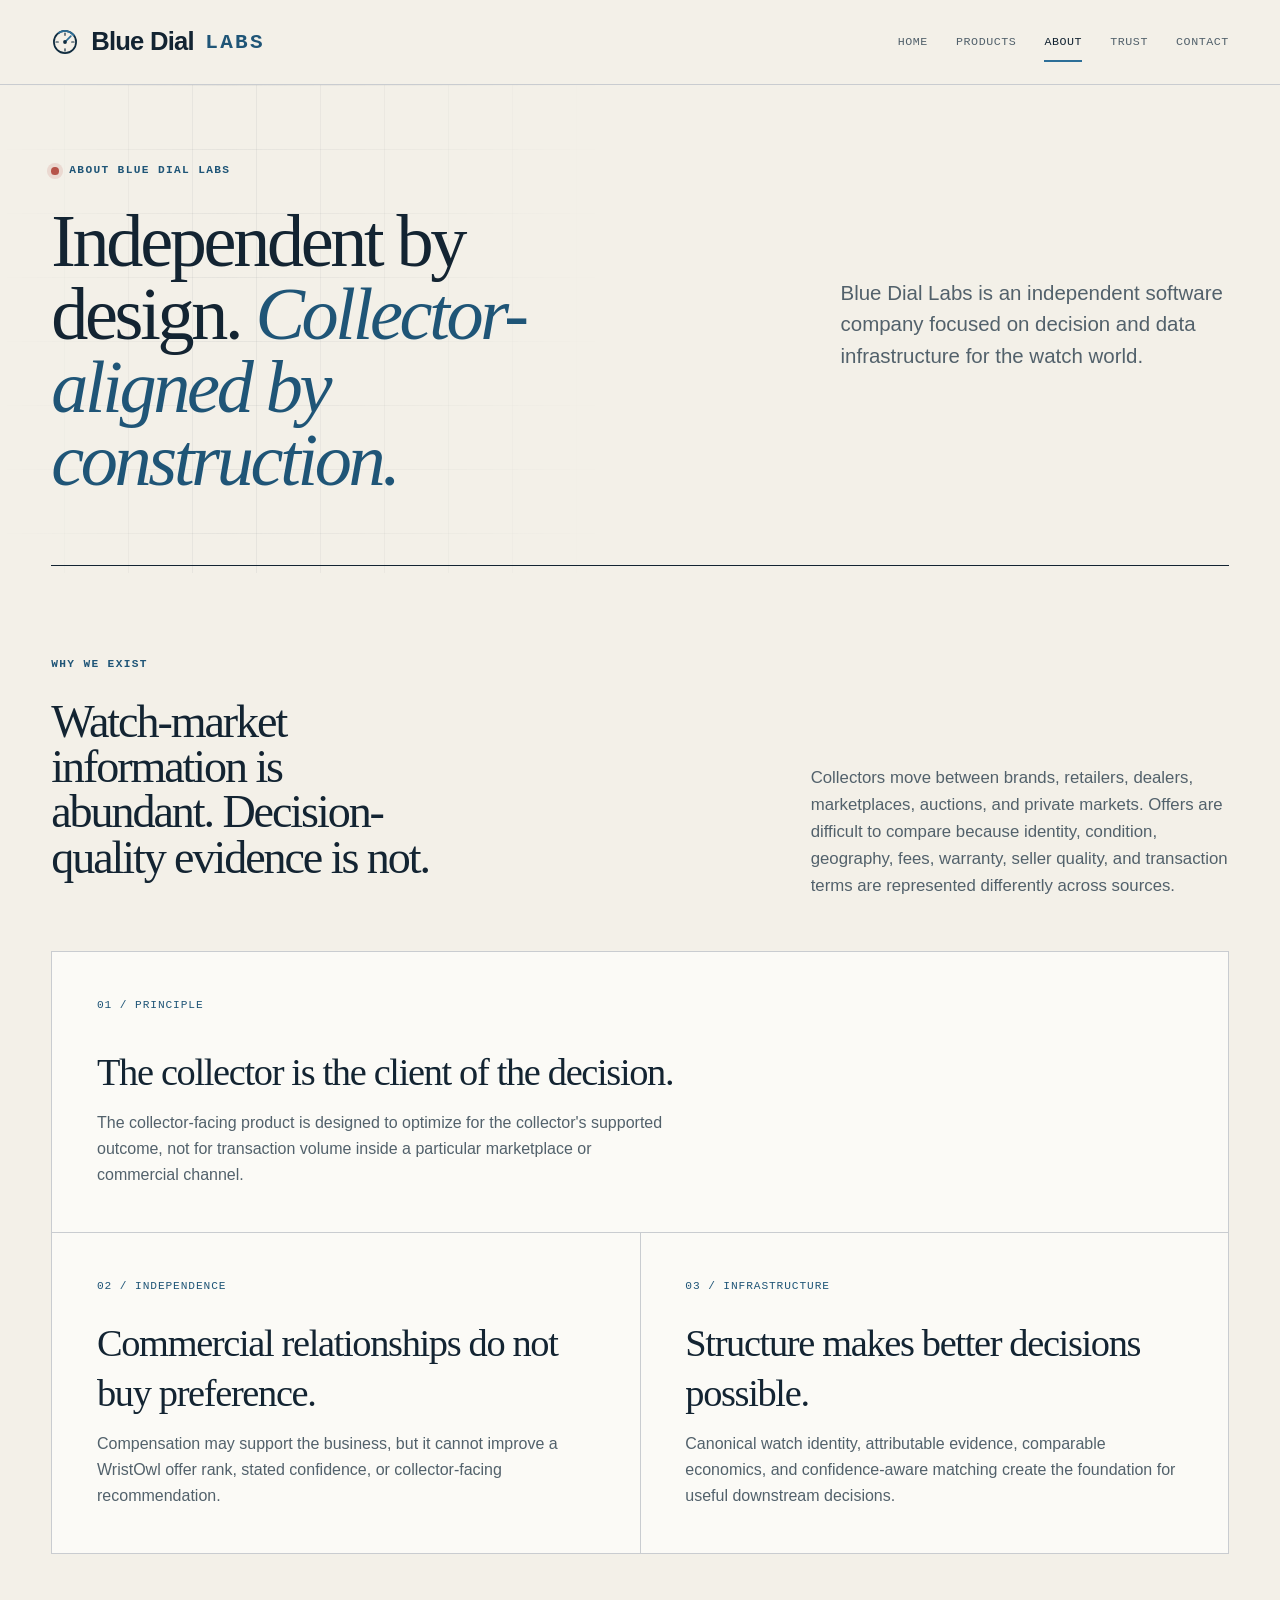
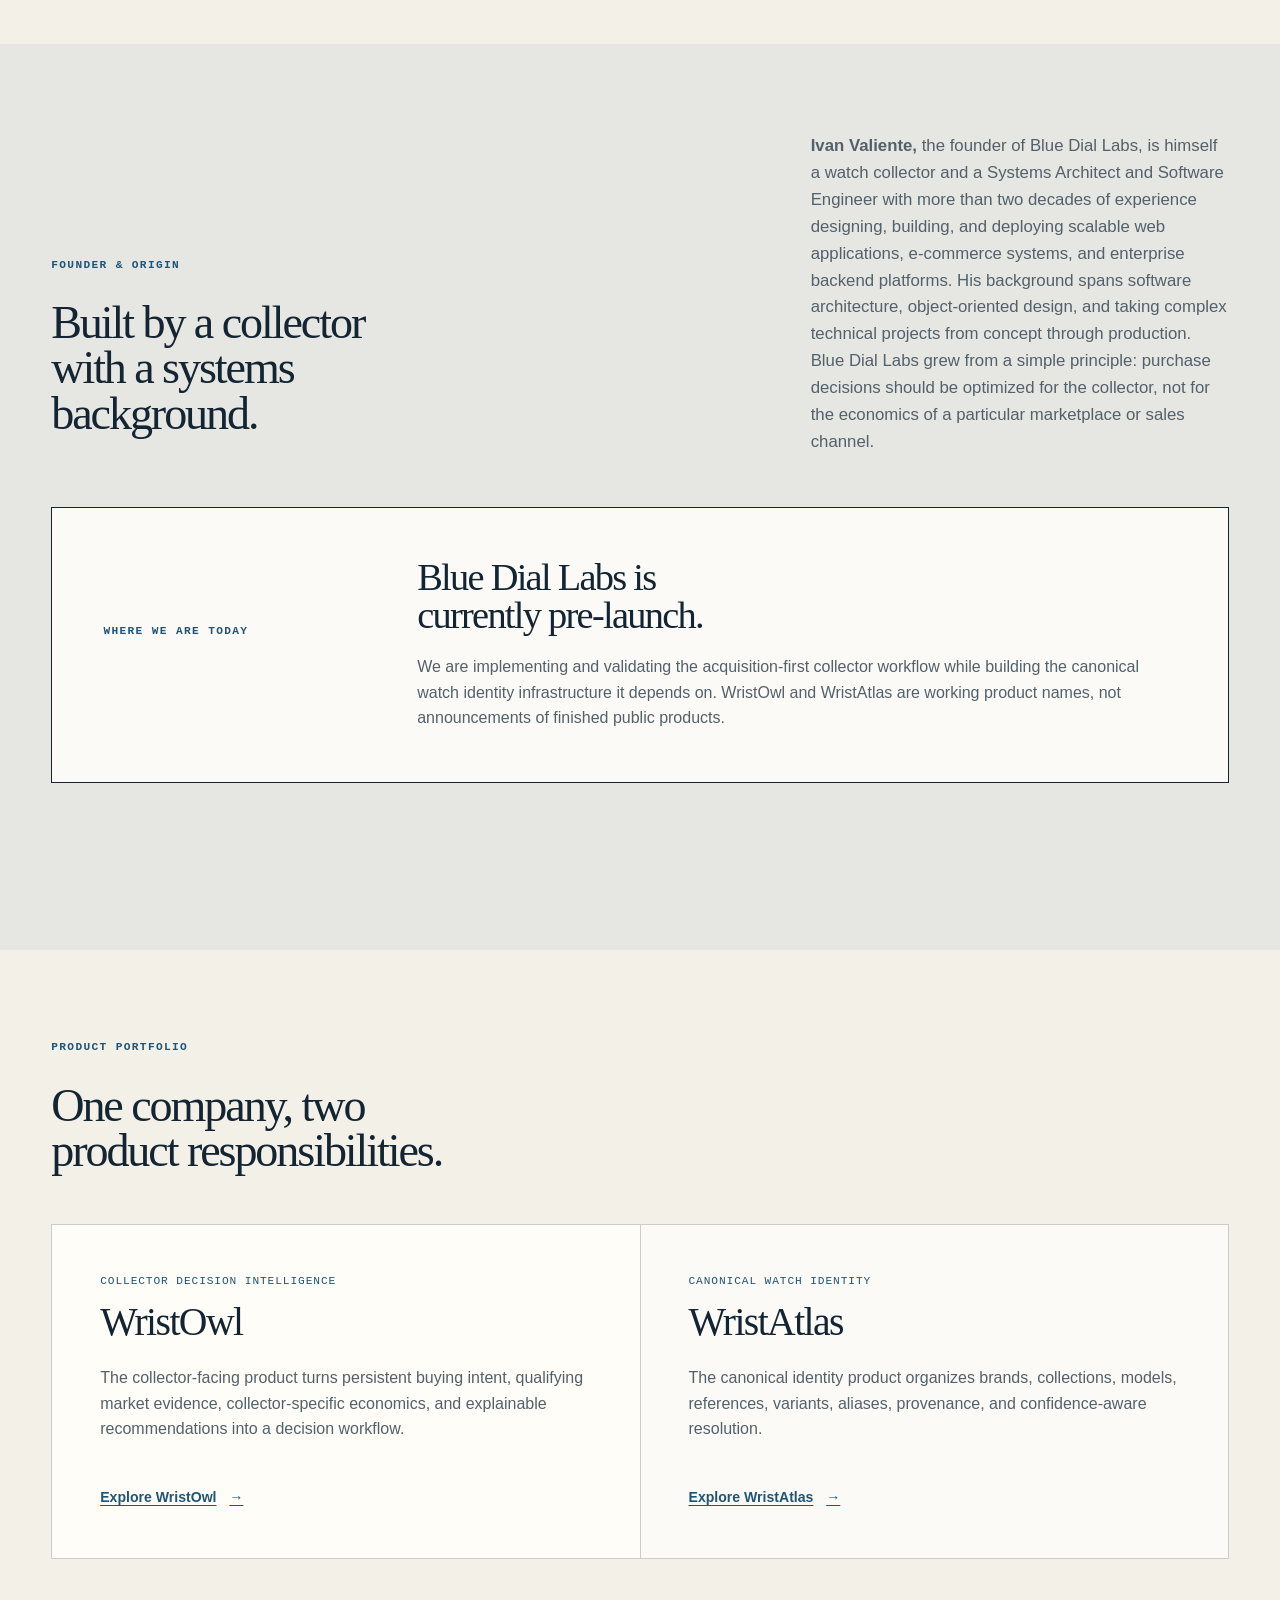
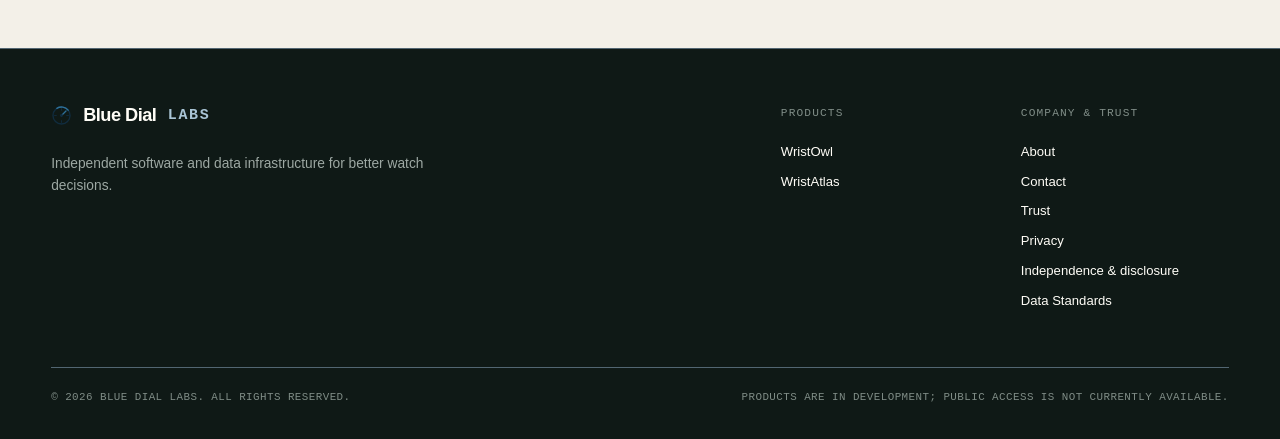
==== commit a277f7fb: "Clarify WristAtlas public copy" ====
--- a/about/index.html
+++ b/about/index.html
@@ -35,7 +35,7 @@
 
       <section class="soft-section"><div class="section-shell content-section"><div class="section-heading split-heading"><div><p class="eyebrow">Founder &amp; origin</p><h2>Built by a collector with a systems background.</h2></div><p><strong>Ivan Valiente,</strong> the founder of Blue Dial Labs, is himself a watch collector and a Systems Architect and Software Engineer with more than two decades of experience designing, building, and deploying scalable web applications, e-commerce systems, and enterprise backend platforms. His background spans software architecture, object-oriented design, and taking complex technical projects from concept through production. Blue Dial Labs grew from a simple principle: purchase decisions should be optimized for the collector, not for the economics of a particular marketplace or sales channel.</p></div><div class="boundary-callout"><p class="eyebrow">Where we are today</p><div><h2>Blue Dial Labs is currently pre-launch.</h2><p>We are implementing and validating the acquisition-first collector workflow while building the canonical watch identity infrastructure it depends on. WristOwl and WristAtlas are working product names, not announcements of finished public products.</p></div></div></div></section>
 
-      <section class="section-shell content-section audience-section"><div class="section-heading"><p class="eyebrow">Product portfolio</p><h2>One company, two product responsibilities.</h2></div><div class="audience-grid"><article class="audience-card audience-card-collector"><p class="card-index">Collector decision intelligence</p><h3>WristOwl</h3><p>The collector-facing product turns persistent buying intent, qualifying market evidence, collector-specific economics, and explainable recommendations into a decision workflow.</p><a class="text-link" href="../products/wristowl/">Explore WristOwl <span aria-hidden="true">→</span></a></article><article class="audience-card"><p class="card-index">Canonical watch identity</p><h3>WristAtlas</h3><p>The identity product boundary organizes brands, collections, models, references, variants, aliases, provenance, and confidence-aware resolution.</p><a class="text-link" href="../products/wristatlas/">Explore WristAtlas <span aria-hidden="true">→</span></a></article></div></section>
+      <section class="section-shell content-section audience-section"><div class="section-heading"><p class="eyebrow">Product portfolio</p><h2>One company, two product responsibilities.</h2></div><div class="audience-grid"><article class="audience-card audience-card-collector"><p class="card-index">Collector decision intelligence</p><h3>WristOwl</h3><p>The collector-facing product turns persistent buying intent, qualifying market evidence, collector-specific economics, and explainable recommendations into a decision workflow.</p><a class="text-link" href="../products/wristowl/">Explore WristOwl <span aria-hidden="true">→</span></a></article><article class="audience-card"><p class="card-index">Canonical watch identity</p><h3>WristAtlas</h3><p>The canonical identity product organizes brands, collections, models, references, variants, aliases, provenance, and confidence-aware resolution.</p><a class="text-link" href="../products/wristatlas/">Explore WristAtlas <span aria-hidden="true">→</span></a></article></div></section>
     </main>
 
     <footer class="site-footer"><div class="section-shell footer-main"><div><a class="wordmark footer-wordmark" href="../" aria-label="Blue Dial Labs home"><span>Blue Dial</span><span class="wordmark-labs">Labs</span></a><p>Independent software and data infrastructure for better watch decisions.</p></div><div class="footer-nav-group"><p>Products</p><a href="../products/wristowl/">WristOwl</a><a href="../products/wristatlas/">WristAtlas</a></div><div class="footer-nav-group"><p>Company &amp; trust</p><a href="../about/">About</a><a href="../contact/">Contact</a><a href="../trust/">Trust</a><a href="../privacy/">Privacy</a><a href="../commercial-disclosure/">Independence &amp; disclosure</a><a href="../data-standards/">Data Standards</a></div></div><div class="section-shell footer-bottom"><p>© 2026 Blue Dial Labs. All rights reserved.</p><p>Products are in development; public access is not currently available.</p></div></footer>
--- a/assets/site-polish.css
+++ b/assets/site-polish.css
@@ -23,3 +23,18 @@
   clear: both;
   margin-top: 0;
 }
+
+/* Highlight a top-level section without claiming the parent URL is this page. */
+.primary-nav a[aria-current="location"] {
+  color: var(--ink);
+}
+
+.primary-nav a[aria-current="location"]::after {
+  position: absolute;
+  right: 0;
+  bottom: -0.65rem;
+  left: 0;
+  height: 2px;
+  background: var(--signal);
+  content: "";
+}
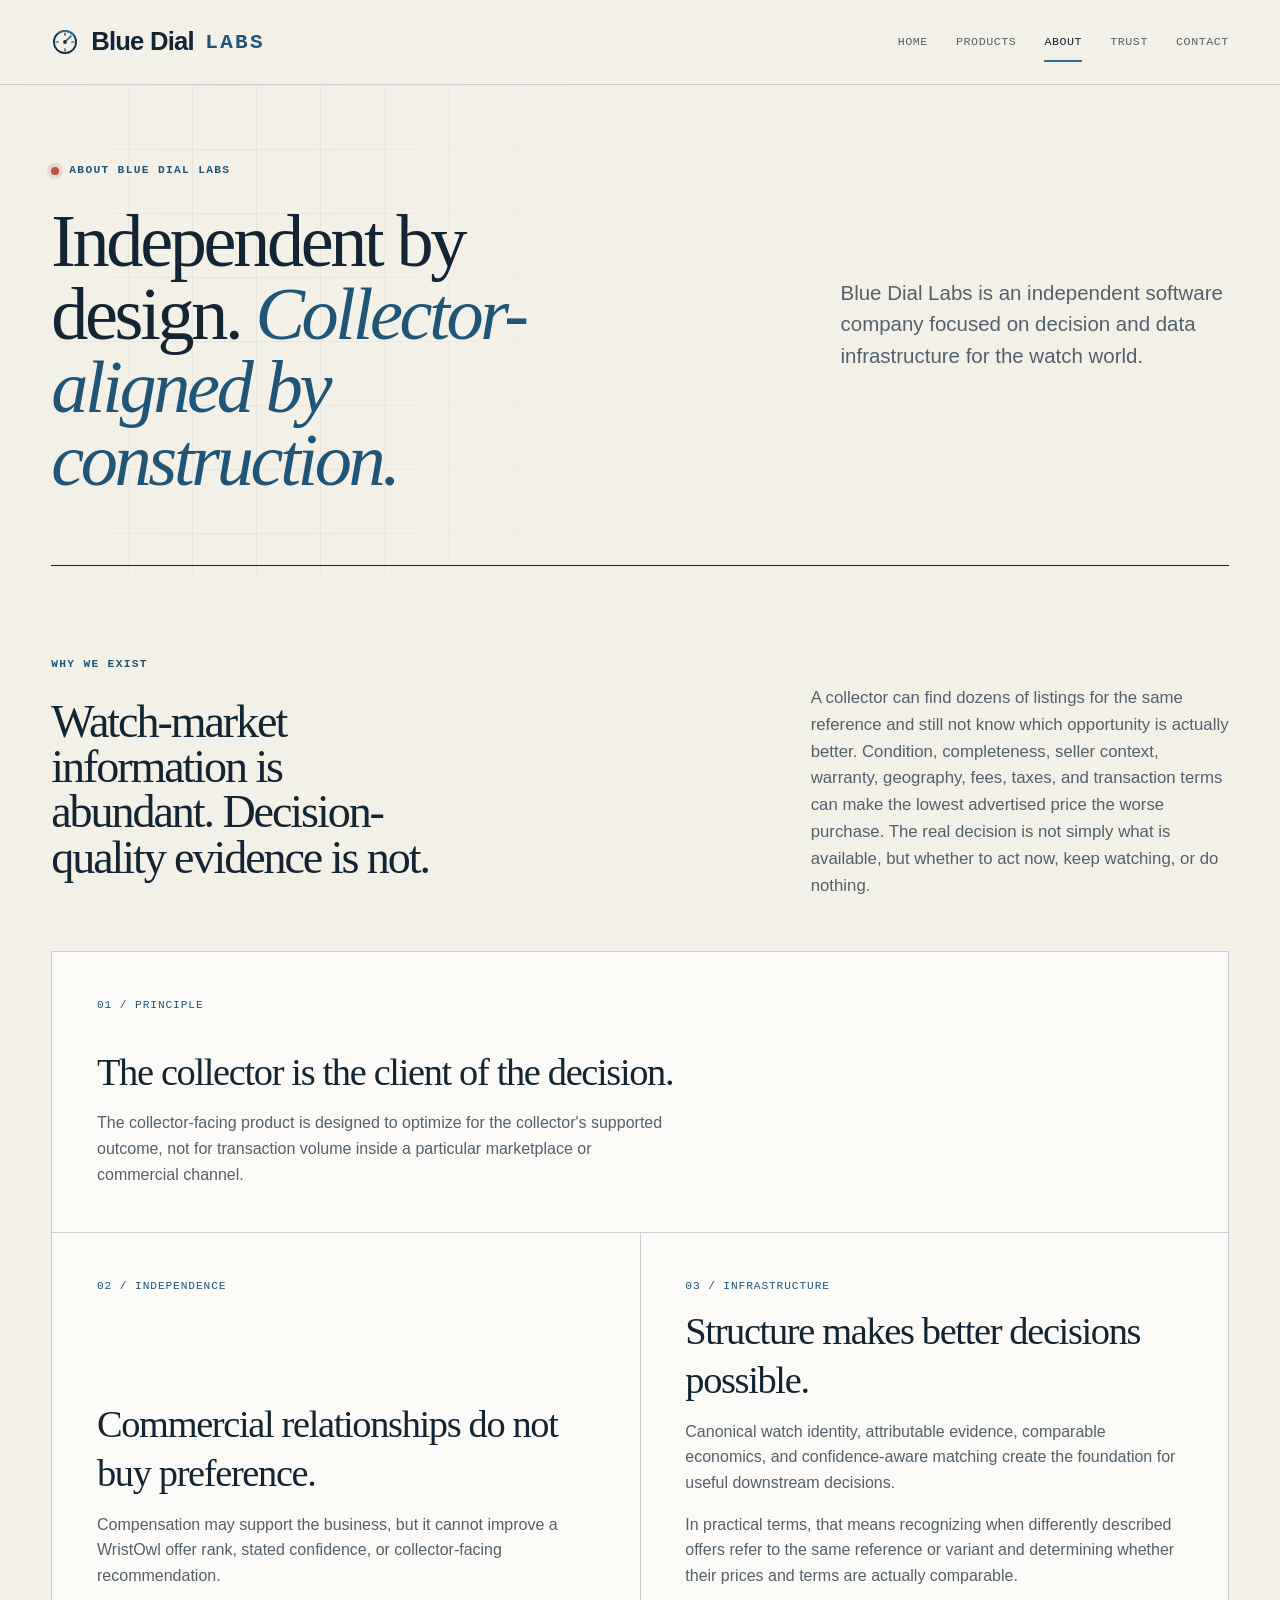
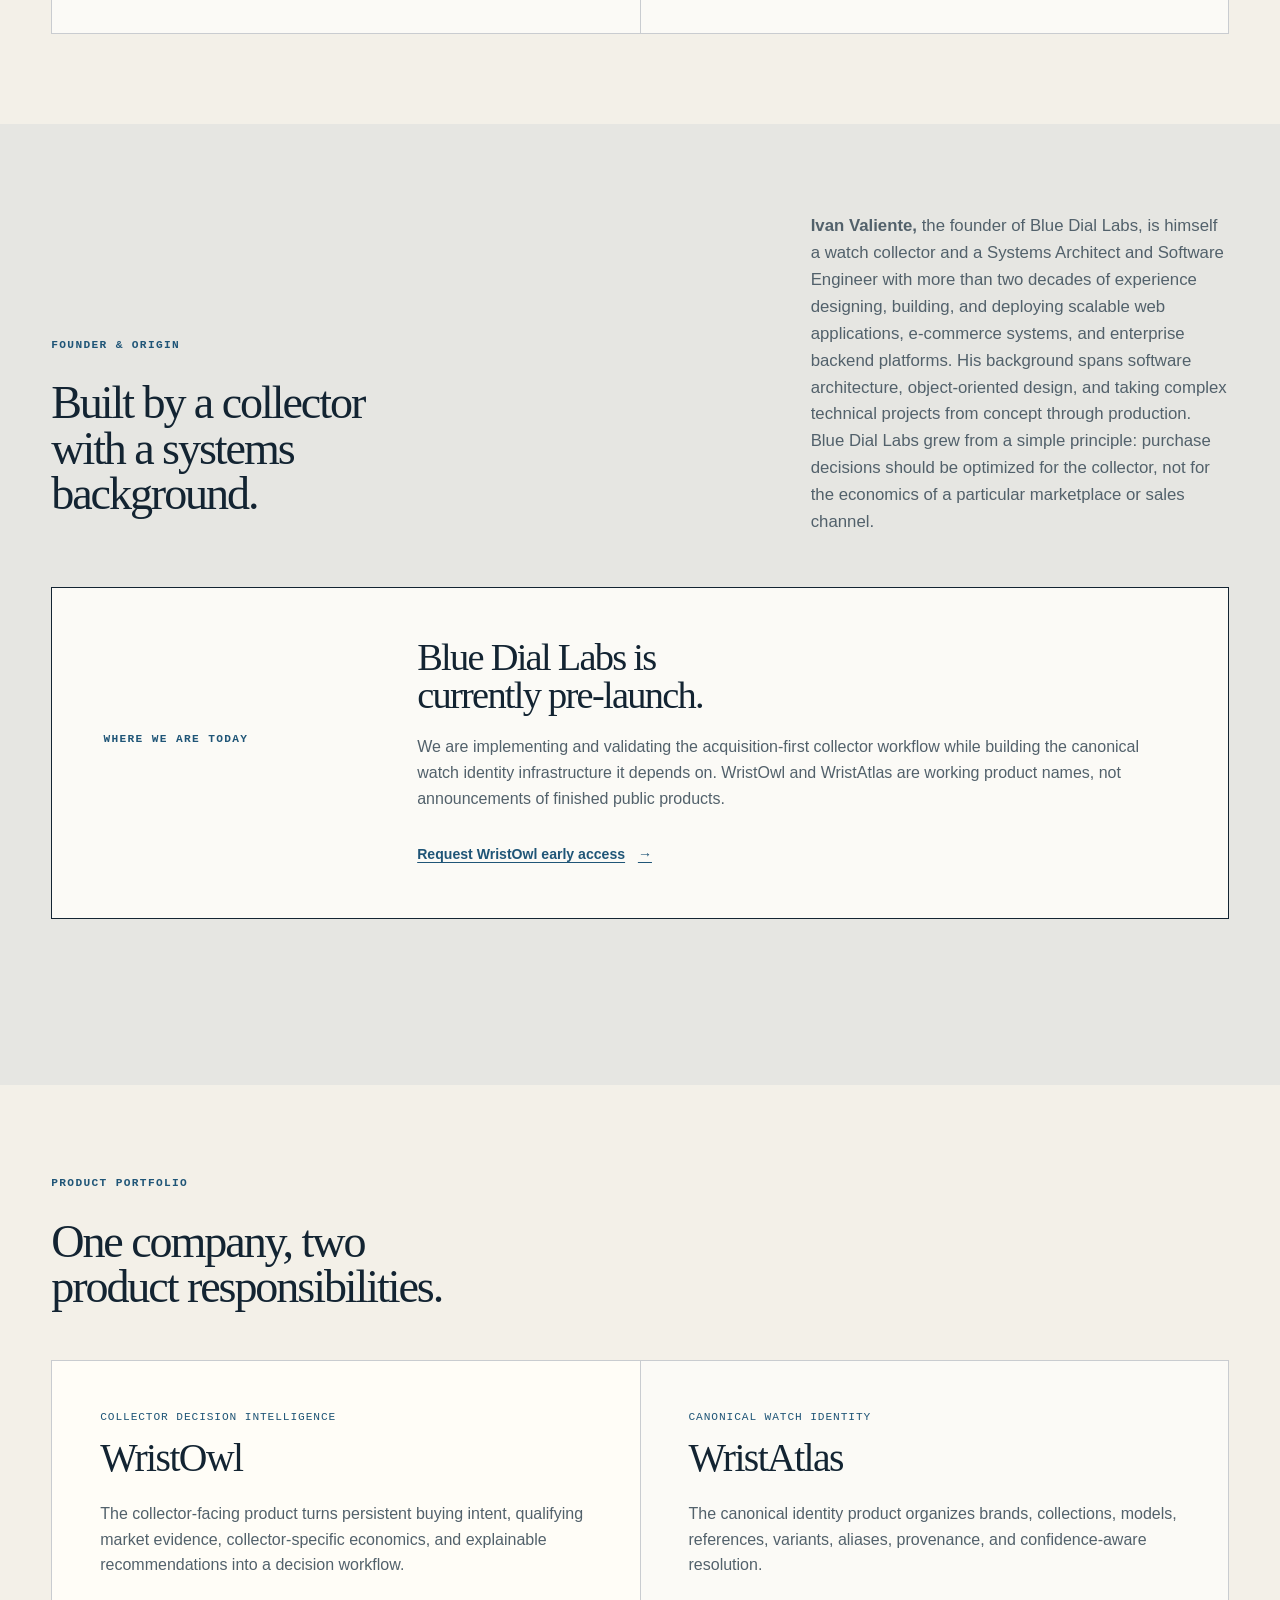
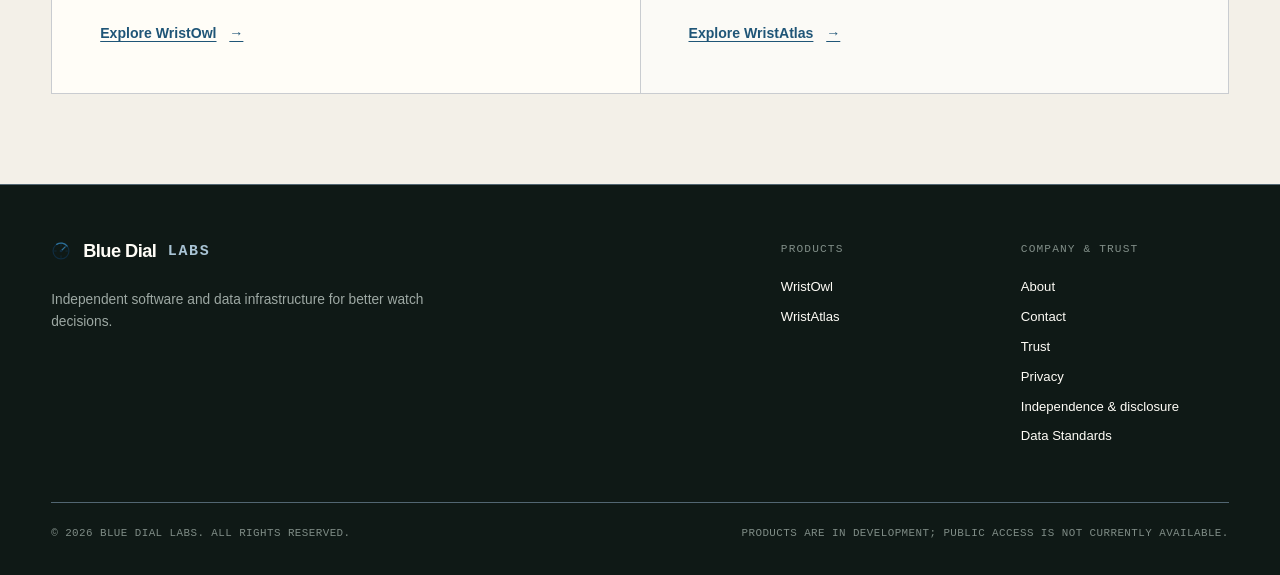
==== commit f56dfabb: "Refine About page problem framing" ====
--- a/about/index.html
+++ b/about/index.html
@@ -25,19 +25,19 @@
       <section class="page-hero section-shell"><div><p class="eyebrow"><span class="signal-dot" aria-hidden="true"></span> About Blue Dial Labs</p><h1>Independent by design. <em>Collector-aligned by construction.</em></h1></div><p class="page-hero-intro">Blue Dial Labs is an independent software company focused on decision and data infrastructure for the watch world.</p></section>
 
       <section class="section-shell content-section ruled-section">
-        <div class="section-heading split-heading"><div><p class="eyebrow">Why we exist</p><h2>Watch-market information is abundant. Decision-quality evidence is not.</h2></div><p>Collectors move between brands, retailers, dealers, marketplaces, auctions, and private markets. Offers are difficult to compare because identity, condition, geography, fees, warranty, seller quality, and transaction terms are represented differently across sources.</p></div>
+        <div class="section-heading split-heading"><div><p class="eyebrow">Why we exist</p><h2>Watch-market information is abundant. Decision-quality evidence is not.</h2></div><p>A collector can find dozens of listings for the same reference and still not know which opportunity is actually better. Condition, completeness, seller context, warranty, geography, fees, taxes, and transaction terms can make the lowest advertised price the worse purchase. The real decision is not simply what is available, but whether to act now, keep watching, or do nothing.</p></div>
         <div class="feature-grid">
           <article class="feature-card feature-card-wide"><p class="card-index">01 / Principle</p><h3>The collector is the client of the decision.</h3><p>The collector-facing product is designed to optimize for the collector's supported outcome, not for transaction volume inside a particular marketplace or commercial channel.</p></article>
           <article class="feature-card"><p class="card-index">02 / Independence</p><h3>Commercial relationships do not buy preference.</h3><p>Compensation may support the business, but it cannot improve a WristOwl offer rank, stated confidence, or collector-facing recommendation.</p></article>
-          <article class="feature-card"><p class="card-index">03 / Infrastructure</p><h3>Structure makes better decisions possible.</h3><p>Canonical watch identity, attributable evidence, comparable economics, and confidence-aware matching create the foundation for useful downstream decisions.</p></article>
+          <article class="feature-card"><p class="card-index">03 / Infrastructure</p><h3>Structure makes better decisions possible.</h3><p>Canonical watch identity, attributable evidence, comparable economics, and confidence-aware matching create the foundation for useful downstream decisions.</p><p>In practical terms, that means recognizing when differently described offers refer to the same reference or variant and determining whether their prices and terms are actually comparable.</p></article>
         </div>
       </section>
 
-      <section class="soft-section"><div class="section-shell content-section"><div class="section-heading split-heading"><div><p class="eyebrow">Founder &amp; origin</p><h2>Built by a collector with a systems background.</h2></div><p><strong>Ivan Valiente,</strong> the founder of Blue Dial Labs, is himself a watch collector and a Systems Architect and Software Engineer with more than two decades of experience designing, building, and deploying scalable web applications, e-commerce systems, and enterprise backend platforms. His background spans software architecture, object-oriented design, and taking complex technical projects from concept through production. Blue Dial Labs grew from a simple principle: purchase decisions should be optimized for the collector, not for the economics of a particular marketplace or sales channel.</p></div><div class="boundary-callout"><p class="eyebrow">Where we are today</p><div><h2>Blue Dial Labs is currently pre-launch.</h2><p>We are implementing and validating the acquisition-first collector workflow while building the canonical watch identity infrastructure it depends on. WristOwl and WristAtlas are working product names, not announcements of finished public products.</p></div></div></div></section>
+      <section class="soft-section"><div class="section-shell content-section"><div class="section-heading split-heading"><div><p class="eyebrow">Founder &amp; origin</p><h2>Built by a collector with a systems background.</h2></div><p><strong>Ivan Valiente,</strong> the founder of Blue Dial Labs, is himself a watch collector and a Systems Architect and Software Engineer with more than two decades of experience designing, building, and deploying scalable web applications, e-commerce systems, and enterprise backend platforms. His background spans software architecture, object-oriented design, and taking complex technical projects from concept through production. Blue Dial Labs grew from a simple principle: purchase decisions should be optimized for the collector, not for the economics of a particular marketplace or sales channel.</p></div><div class="boundary-callout"><p class="eyebrow">Where we are today</p><div><h2>Blue Dial Labs is currently pre-launch.</h2><p>We are implementing and validating the acquisition-first collector workflow while building the canonical watch identity infrastructure it depends on. WristOwl and WristAtlas are working product names, not announcements of finished public products.</p><a class="text-link" href="../contact/?reason=wristowl">Request WristOwl early access <span aria-hidden="true">→</span></a></div></div></div></section>
 
       <section class="section-shell content-section audience-section"><div class="section-heading"><p class="eyebrow">Product portfolio</p><h2>One company, two product responsibilities.</h2></div><div class="audience-grid"><article class="audience-card audience-card-collector"><p class="card-index">Collector decision intelligence</p><h3>WristOwl</h3><p>The collector-facing product turns persistent buying intent, qualifying market evidence, collector-specific economics, and explainable recommendations into a decision workflow.</p><a class="text-link" href="../products/wristowl/">Explore WristOwl <span aria-hidden="true">→</span></a></article><article class="audience-card"><p class="card-index">Canonical watch identity</p><h3>WristAtlas</h3><p>The canonical identity product organizes brands, collections, models, references, variants, aliases, provenance, and confidence-aware resolution.</p><a class="text-link" href="../products/wristatlas/">Explore WristAtlas <span aria-hidden="true">→</span></a></article></div></section>
     </main>
 
     <footer class="site-footer"><div class="section-shell footer-main"><div><a class="wordmark footer-wordmark" href="../" aria-label="Blue Dial Labs home"><span>Blue Dial</span><span class="wordmark-labs">Labs</span></a><p>Independent software and data infrastructure for better watch decisions.</p></div><div class="footer-nav-group"><p>Products</p><a href="../products/wristowl/">WristOwl</a><a href="../products/wristatlas/">WristAtlas</a></div><div class="footer-nav-group"><p>Company &amp; trust</p><a href="../about/">About</a><a href="../contact/">Contact</a><a href="../trust/">Trust</a><a href="../privacy/">Privacy</a><a href="../commercial-disclosure/">Independence &amp; disclosure</a><a href="../data-standards/">Data Standards</a></div></div><div class="section-shell footer-bottom"><p>© 2026 Blue Dial Labs. All rights reserved.</p><p>Products are in development; public access is not currently available.</p></div></footer>
   </body>
-</html>+</html>
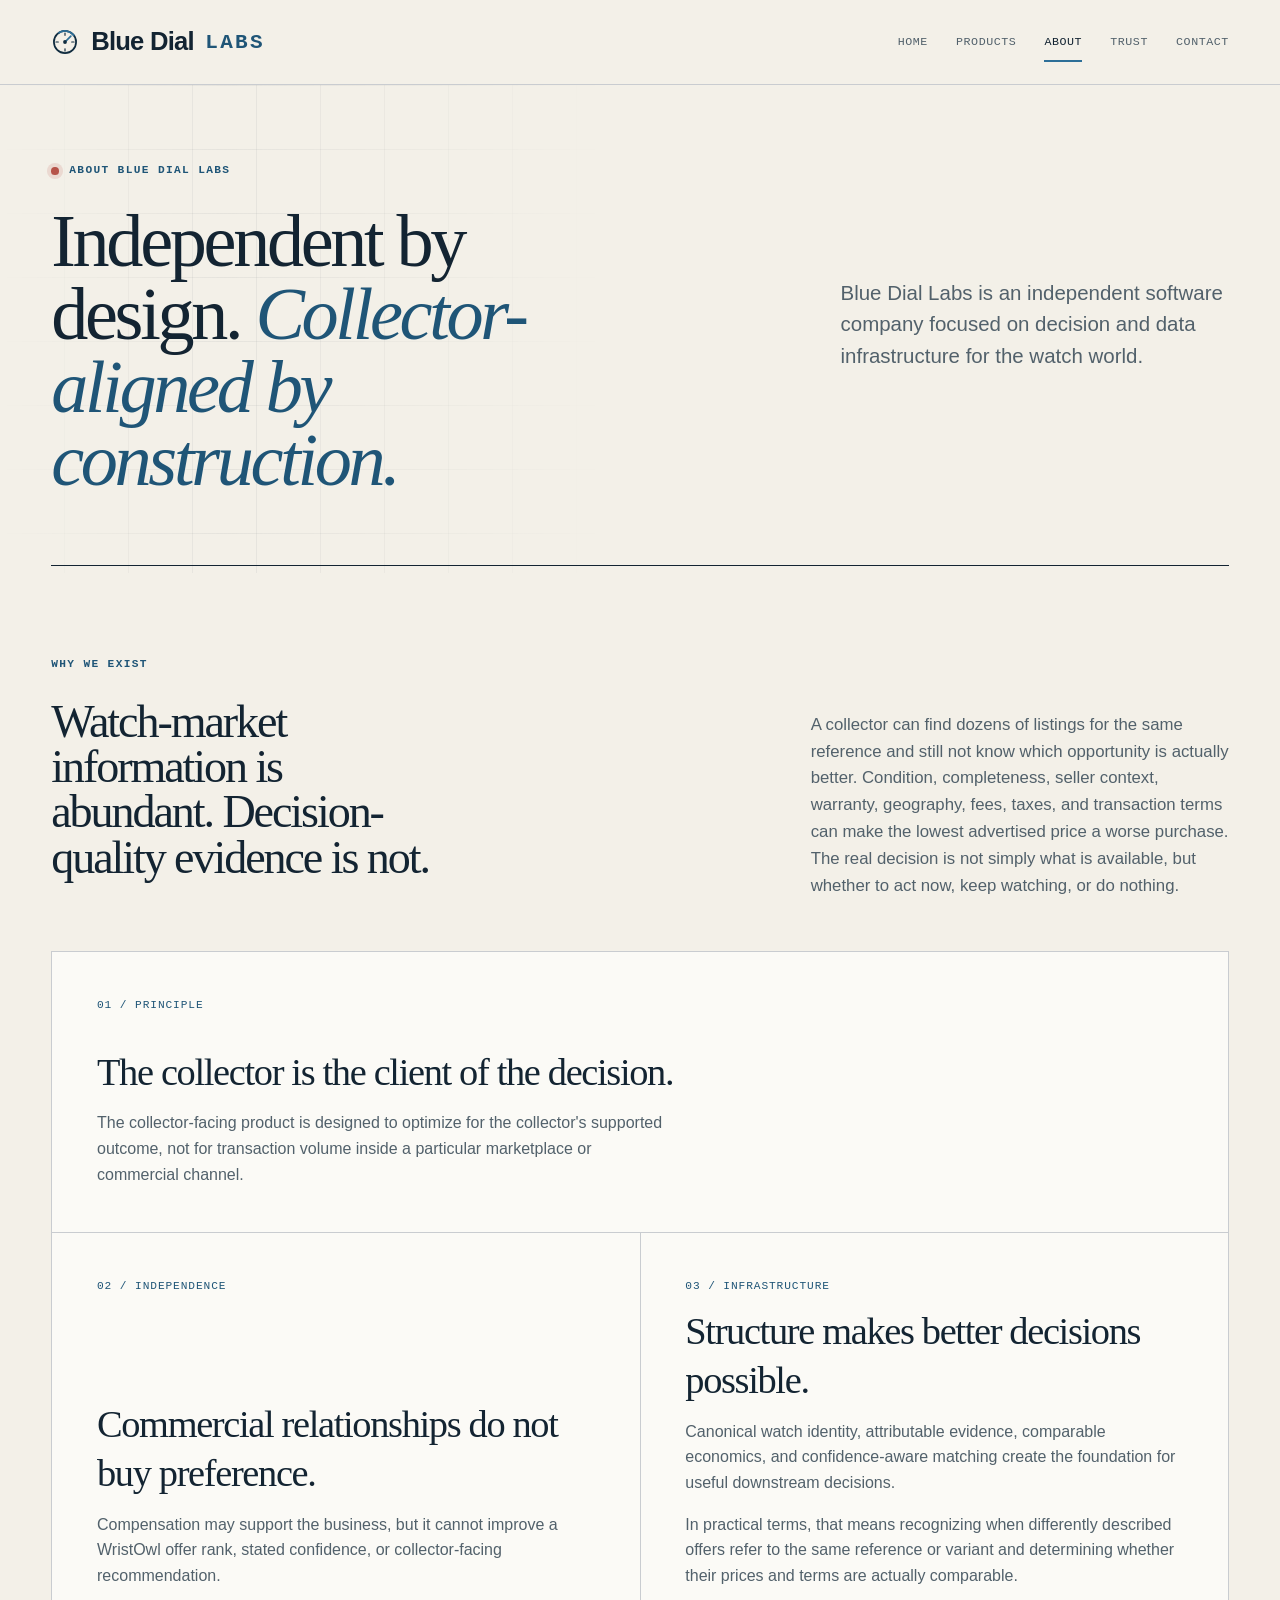
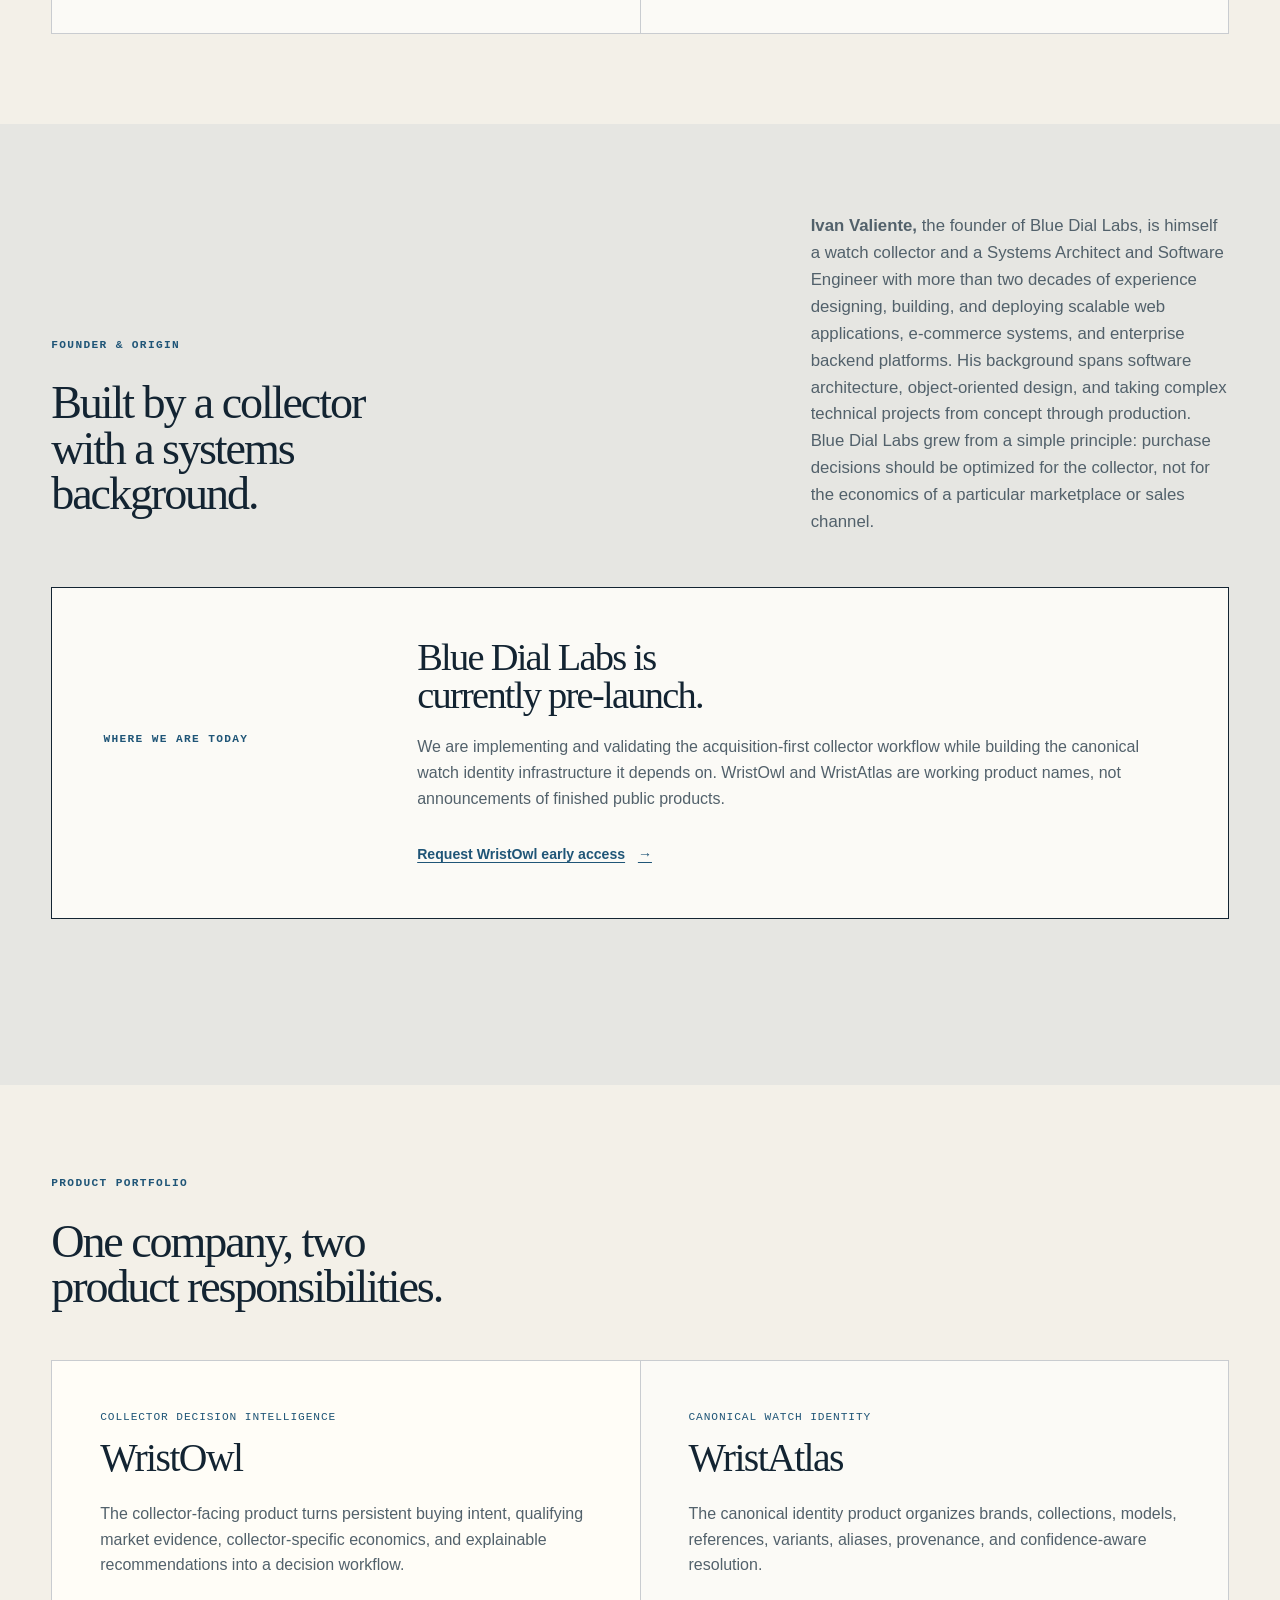
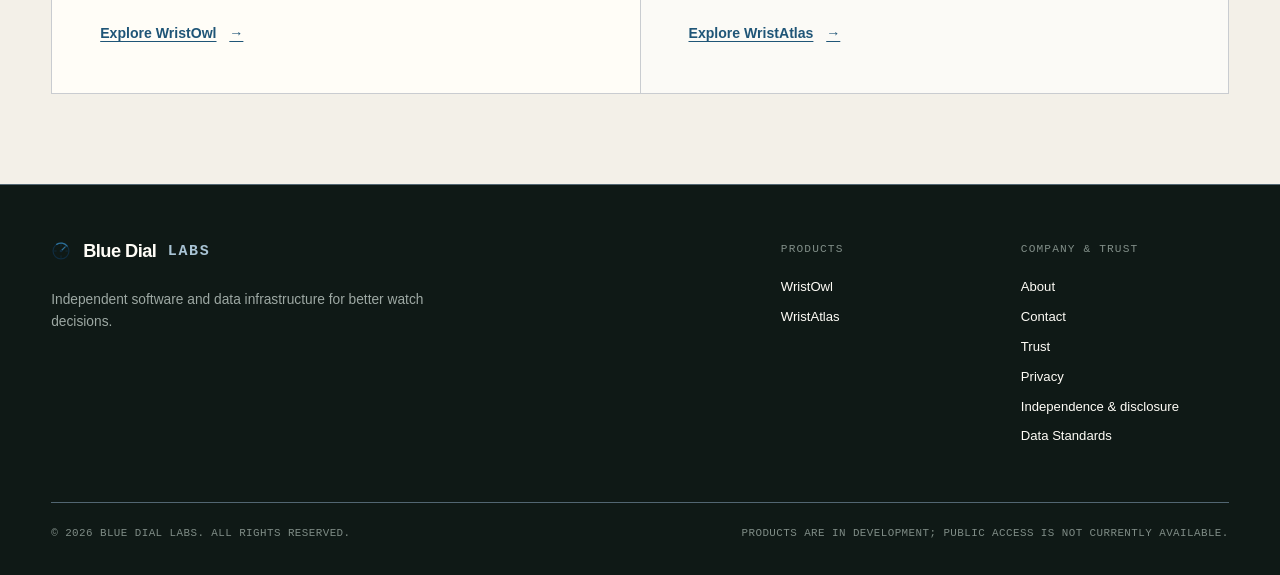
==== commit 4ce57a11: "Polish About page problem copy" ====
--- a/about/index.html
+++ b/about/index.html
@@ -25,7 +25,7 @@
       <section class="page-hero section-shell"><div><p class="eyebrow"><span class="signal-dot" aria-hidden="true"></span> About Blue Dial Labs</p><h1>Independent by design. <em>Collector-aligned by construction.</em></h1></div><p class="page-hero-intro">Blue Dial Labs is an independent software company focused on decision and data infrastructure for the watch world.</p></section>
 
       <section class="section-shell content-section ruled-section">
-        <div class="section-heading split-heading"><div><p class="eyebrow">Why we exist</p><h2>Watch-market information is abundant. Decision-quality evidence is not.</h2></div><p>A collector can find dozens of listings for the same reference and still not know which opportunity is actually better. Condition, completeness, seller context, warranty, geography, fees, taxes, and transaction terms can make the lowest advertised price the worse purchase. The real decision is not simply what is available, but whether to act now, keep watching, or do nothing.</p></div>
+        <div class="section-heading split-heading"><div><p class="eyebrow">Why we exist</p><h2>Watch-market information is abundant. Decision-quality evidence is not.</h2></div><p>A collector can find dozens of listings for the same reference and still not know which opportunity is actually better. Condition, completeness, seller context, warranty, geography, fees, taxes, and transaction terms can make the lowest advertised price a worse purchase. The real decision is not simply what is available, but whether to act now, keep watching, or do nothing.</p></div>
         <div class="feature-grid">
           <article class="feature-card feature-card-wide"><p class="card-index">01 / Principle</p><h3>The collector is the client of the decision.</h3><p>The collector-facing product is designed to optimize for the collector's supported outcome, not for transaction volume inside a particular marketplace or commercial channel.</p></article>
           <article class="feature-card"><p class="card-index">02 / Independence</p><h3>Commercial relationships do not buy preference.</h3><p>Compensation may support the business, but it cannot improve a WristOwl offer rank, stated confidence, or collector-facing recommendation.</p></article>
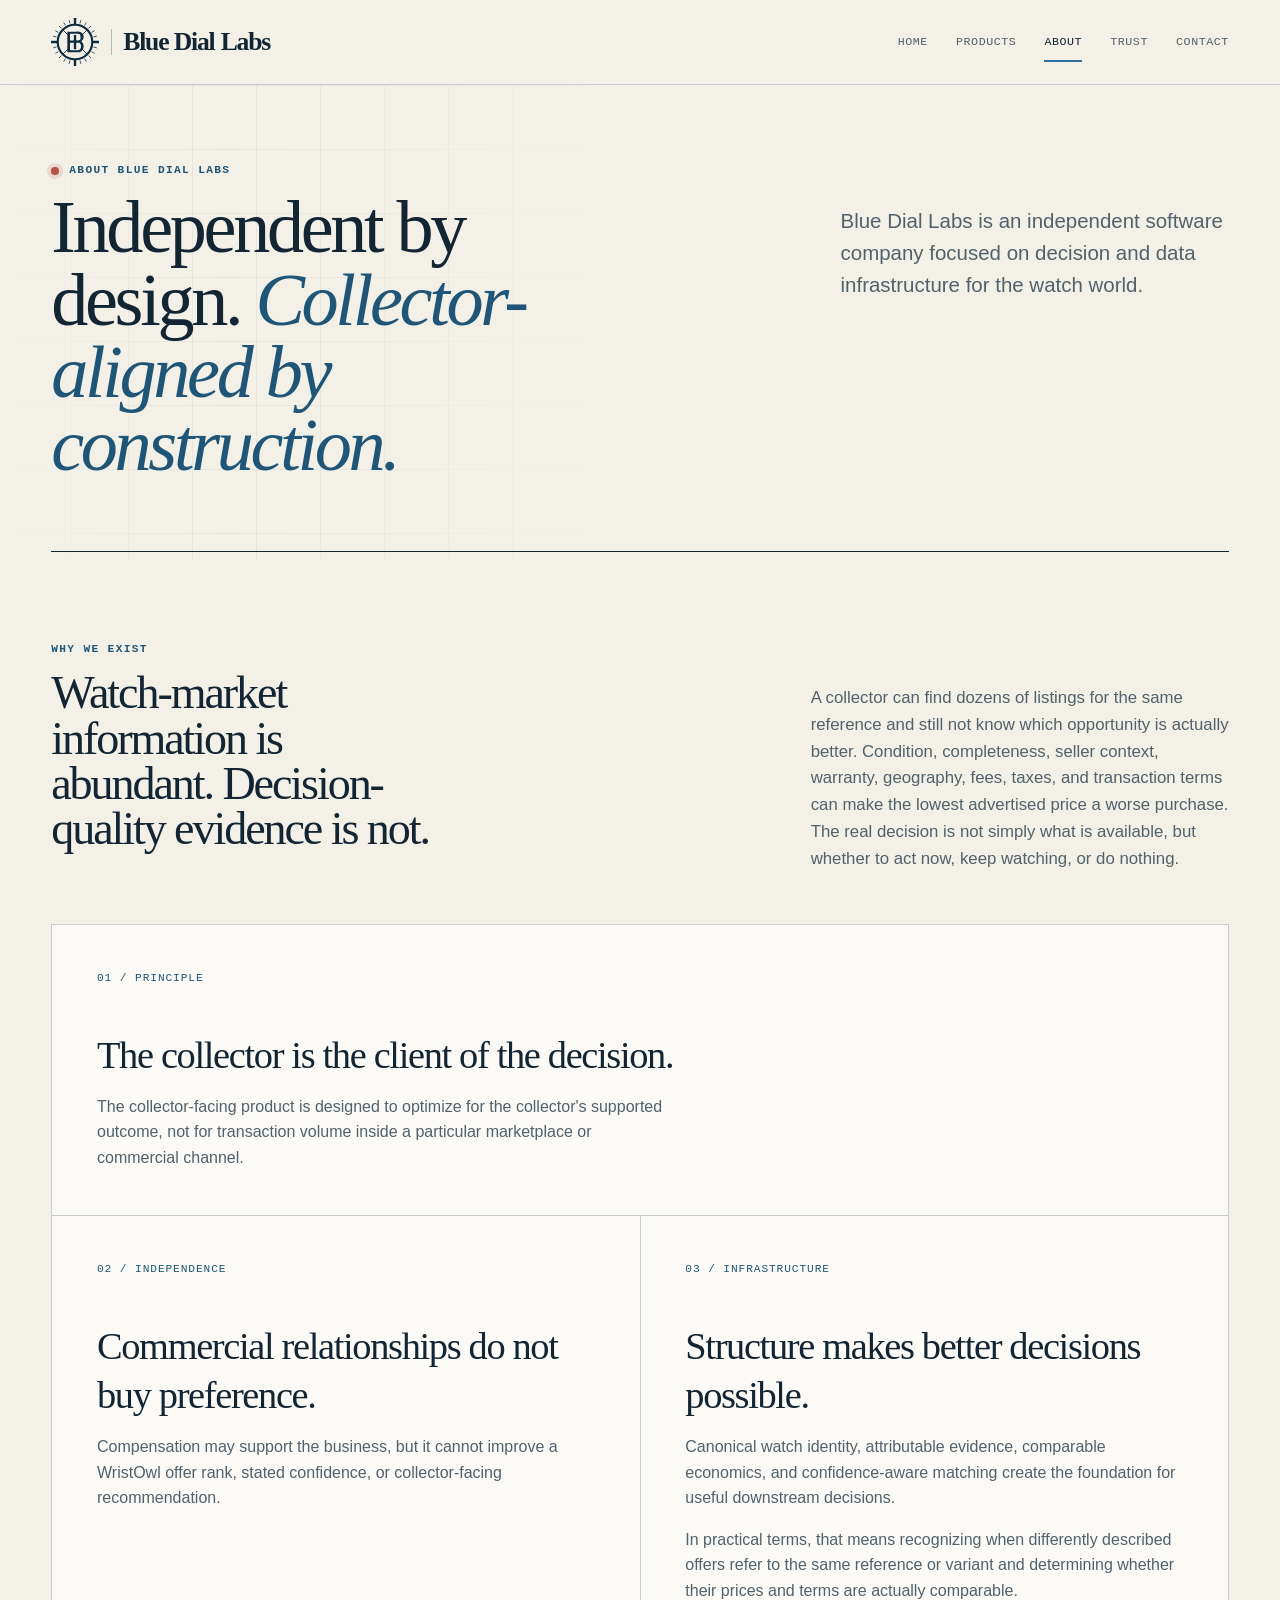
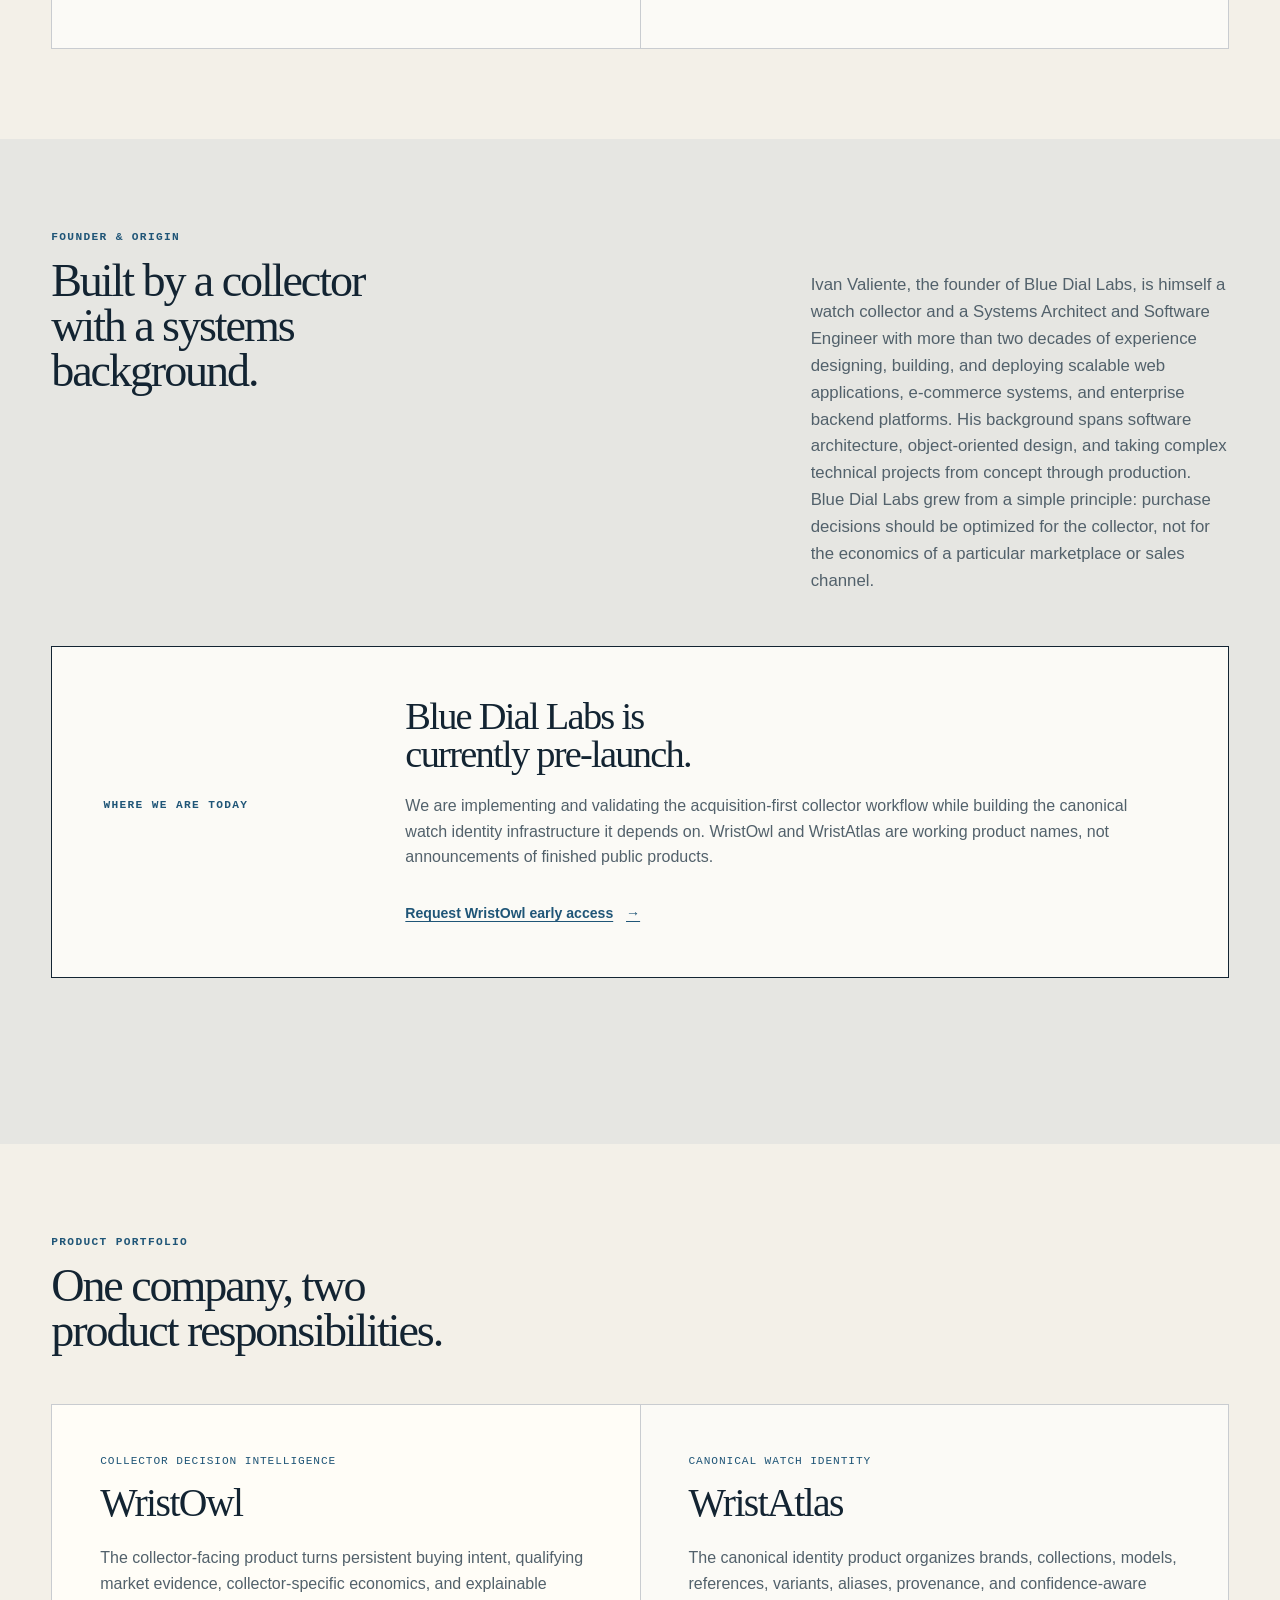
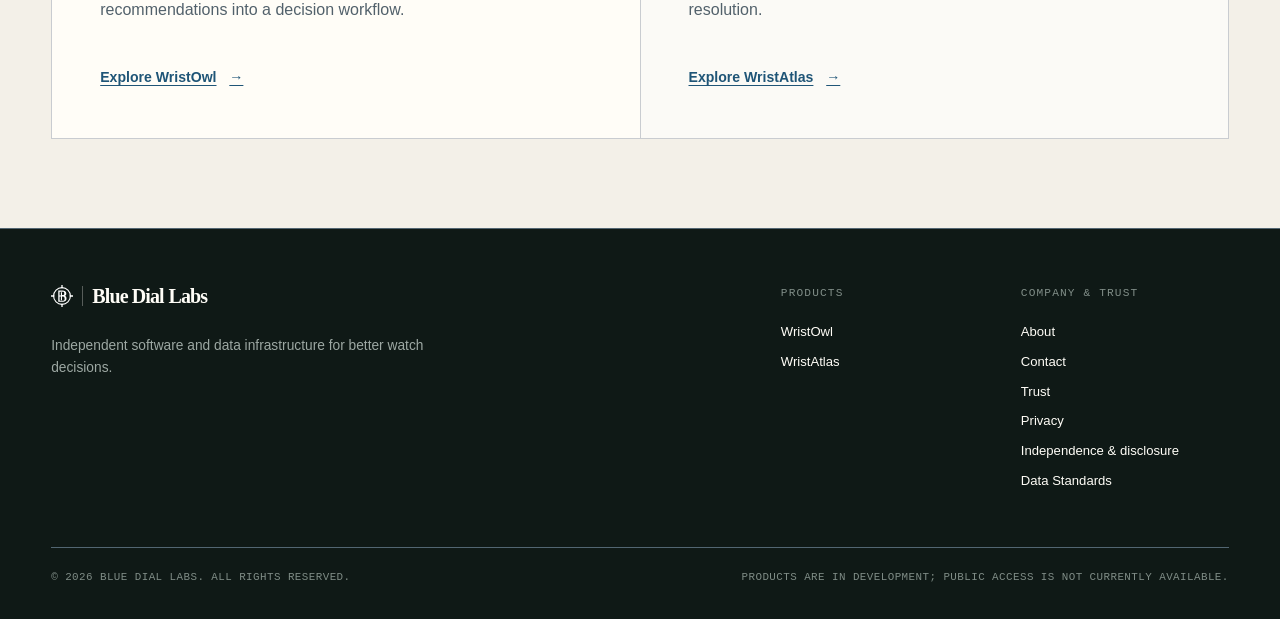
==== commit d7bc845b: "Refine product presentation and mobile typography" ====
--- a/about/index.html
+++ b/about/index.html
@@ -33,11 +33,11 @@
         </div>
       </section>
 
-      <section class="soft-section"><div class="section-shell content-section"><div class="section-heading split-heading"><div><p class="eyebrow">Founder &amp; origin</p><h2>Built by a collector with a systems background.</h2></div><p><strong>Ivan Valiente,</strong> the founder of Blue Dial Labs, is himself a watch collector and a Systems Architect and Software Engineer with more than two decades of experience designing, building, and deploying scalable web applications, e-commerce systems, and enterprise backend platforms. His background spans software architecture, object-oriented design, and taking complex technical projects from concept through production. Blue Dial Labs grew from a simple principle: purchase decisions should be optimized for the collector, not for the economics of a particular marketplace or sales channel.</p></div><div class="boundary-callout"><p class="eyebrow">Where we are today</p><div><h2>Blue Dial Labs is currently pre-launch.</h2><p>We are implementing and validating the acquisition-first collector workflow while building the canonical watch identity infrastructure it depends on. WristOwl and WristAtlas are working product names, not announcements of finished public products.</p><a class="text-link" href="../contact/?reason=wristowl">Request WristOwl early access <span aria-hidden="true">→</span></a></div></div></div></section>
+      <section class="soft-section"><div class="section-shell content-section"><div class="section-heading split-heading"><div><p class="eyebrow">Founder &amp; origin</p><h2>Built by a collector with a systems background.</h2></div><p>Ivan Valiente, the founder of Blue Dial Labs, is himself a watch collector and a Systems Architect and Software Engineer with more than two decades of experience designing, building, and deploying scalable web applications, e-commerce systems, and enterprise backend platforms. His background spans software architecture, object-oriented design, and taking complex technical projects from concept through production. Blue Dial Labs grew from a simple principle: purchase decisions should be optimized for the collector, not for the economics of a particular marketplace or sales channel.</p></div><div class="boundary-callout"><p class="eyebrow">Where we are today</p><div><h2>Blue Dial Labs is currently pre-launch.</h2><p>We are implementing and validating the acquisition-first collector workflow while building the canonical watch identity infrastructure it depends on. WristOwl and WristAtlas are working product names, not announcements of finished public products.</p><a class="text-link" href="../contact/?reason=wristowl">Request WristOwl early access <span aria-hidden="true">→</span></a></div></div></div></section>
 
       <section class="section-shell content-section audience-section"><div class="section-heading"><p class="eyebrow">Product portfolio</p><h2>One company, two product responsibilities.</h2></div><div class="audience-grid"><article class="audience-card audience-card-collector"><p class="card-index">Collector decision intelligence</p><h3>WristOwl</h3><p>The collector-facing product turns persistent buying intent, qualifying market evidence, collector-specific economics, and explainable recommendations into a decision workflow.</p><a class="text-link" href="../products/wristowl/">Explore WristOwl <span aria-hidden="true">→</span></a></article><article class="audience-card"><p class="card-index">Canonical watch identity</p><h3>WristAtlas</h3><p>The canonical identity product organizes brands, collections, models, references, variants, aliases, provenance, and confidence-aware resolution.</p><a class="text-link" href="../products/wristatlas/">Explore WristAtlas <span aria-hidden="true">→</span></a></article></div></section>
     </main>
 
     <footer class="site-footer"><div class="section-shell footer-main"><div><a class="wordmark footer-wordmark" href="../" aria-label="Blue Dial Labs home"><span>Blue Dial</span><span class="wordmark-labs">Labs</span></a><p>Independent software and data infrastructure for better watch decisions.</p></div><div class="footer-nav-group"><p>Products</p><a href="../products/wristowl/">WristOwl</a><a href="../products/wristatlas/">WristAtlas</a></div><div class="footer-nav-group"><p>Company &amp; trust</p><a href="../about/">About</a><a href="../contact/">Contact</a><a href="../trust/">Trust</a><a href="../privacy/">Privacy</a><a href="../commercial-disclosure/">Independence &amp; disclosure</a><a href="../data-standards/">Data Standards</a></div></div><div class="section-shell footer-bottom"><p>© 2026 Blue Dial Labs. All rights reserved.</p><p>Products are in development; public access is not currently available.</p></div></footer>
   </body>
-</html>
+</html>
--- a/assets/styles.css
+++ b/assets/styles.css
@@ -194,7 +194,7 @@
   display: flex;
   align-items: center;
   gap: 0.65rem;
-  margin-bottom: 1.6rem;
+  /* margin-bottom: 1.6rem; */
   color: var(--signal-dark);
   font-family: var(--mono);
   font-size: 0.7rem;
@@ -830,7 +830,7 @@
 .boundary-callout {
   display: grid;
   grid-template-columns: 0.35fr 1fr;
-  gap: 3rem;
+  gap: 2rem;
   margin-bottom: clamp(5rem, 9vw, 8rem);
   padding: clamp(2rem, 5vw, 4rem);
   border: 1px solid var(--ink);
--- a/assets/site-polish.css
+++ b/assets/site-polish.css
@@ -6,10 +6,16 @@
   layout and interaction system remain intact while identity tokens evolve.
   The commercial-compression layer then tightens first viewports and adds
   concrete product hierarchy without removing deeper diligence content.
+  The visual-precision layer adds evidence-first graphics and restrained
+  interaction polish without changing the established information architecture.
+  Product identity then adds scoped product marks without replacing the
+  site-wide Blue Dial Labs corporate masthead.
 */
 @import url("./site-polish-base.css");
 @import url("./brand-v1.css");
 @import url("./above-fold.css");
+@import url("./visual-precision.css");
+@import url("./product-identity.css");
 
 /* Keep the How It Works preference legend inside its bordered control card. */
 .demo-page .demo-preference-control legend {
@@ -38,3 +44,43 @@
   background: var(--signal);
   content: "";
 }
+
+/*
+  Desktop editorial alignment.
+
+  The paired desktop compositions use an eyebrow above the left display
+  heading. Align the right-hand copy with that display heading instead of
+  vertically centering/bottom-aligning it against the full left column.
+  Keep each hero's existing vertical posture by centering (or, for the
+  product-identity hero exceptions, bottom-positioning) the grid row itself.
+  Feature-card headings use deliberate spacing so unequal copy lengths do
+  not create large variable voids above sibling headings.
+
+  The breakpoint stays above the existing <= 860px responsive hero behavior,
+  leaving the mobile/tablet composition unchanged.
+*/
+@media (min-width: 861px) {
+  .page-hero {
+    align-content: center;
+    align-items: start;
+  }
+
+  .page-hero.wristatlas-hero,
+  .page-hero.wristowl-hero {
+    align-content: end;
+    align-items: start;
+  }
+
+  .split-heading {
+    align-items: start;
+  }
+
+  .page-hero-intro,
+  .split-heading > p {
+    margin-top: 2.72rem;
+  }
+
+  .feature-card h3 {
+    margin-top: 2rem;
+  }
+}
